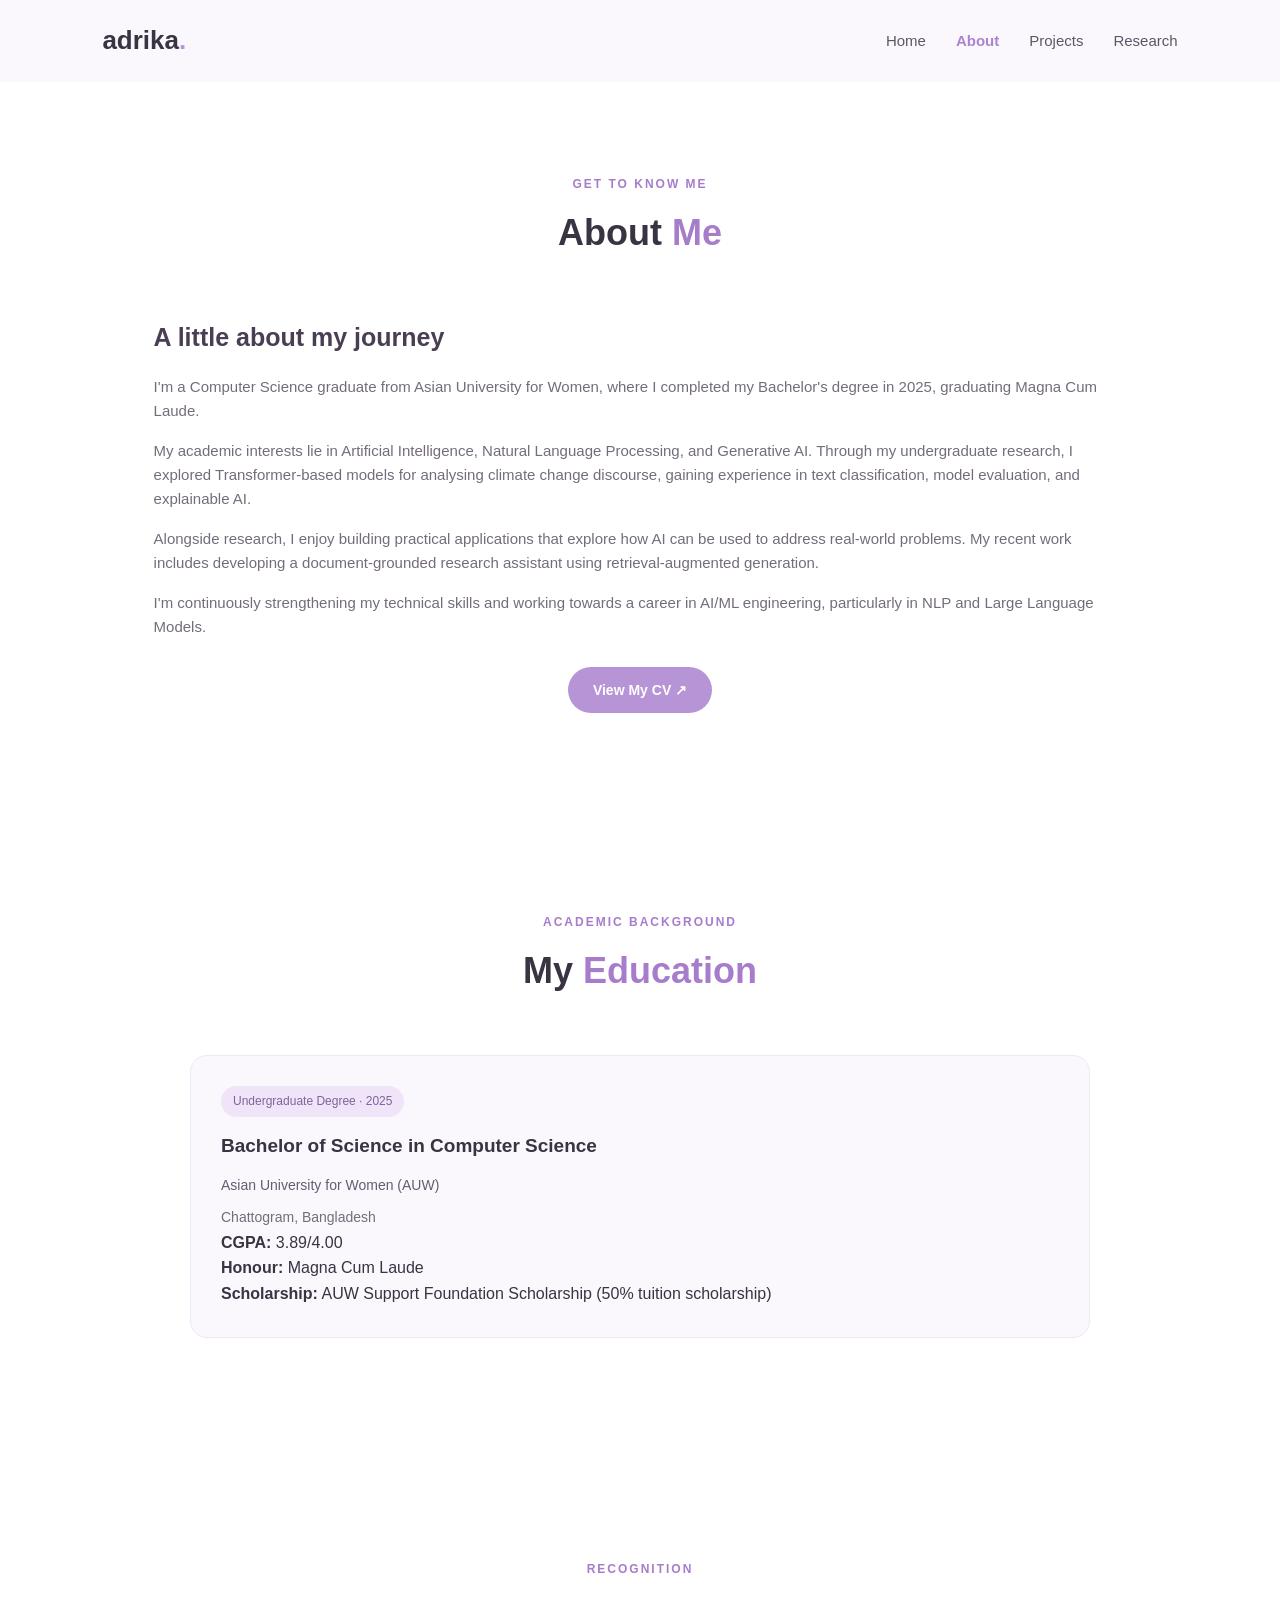
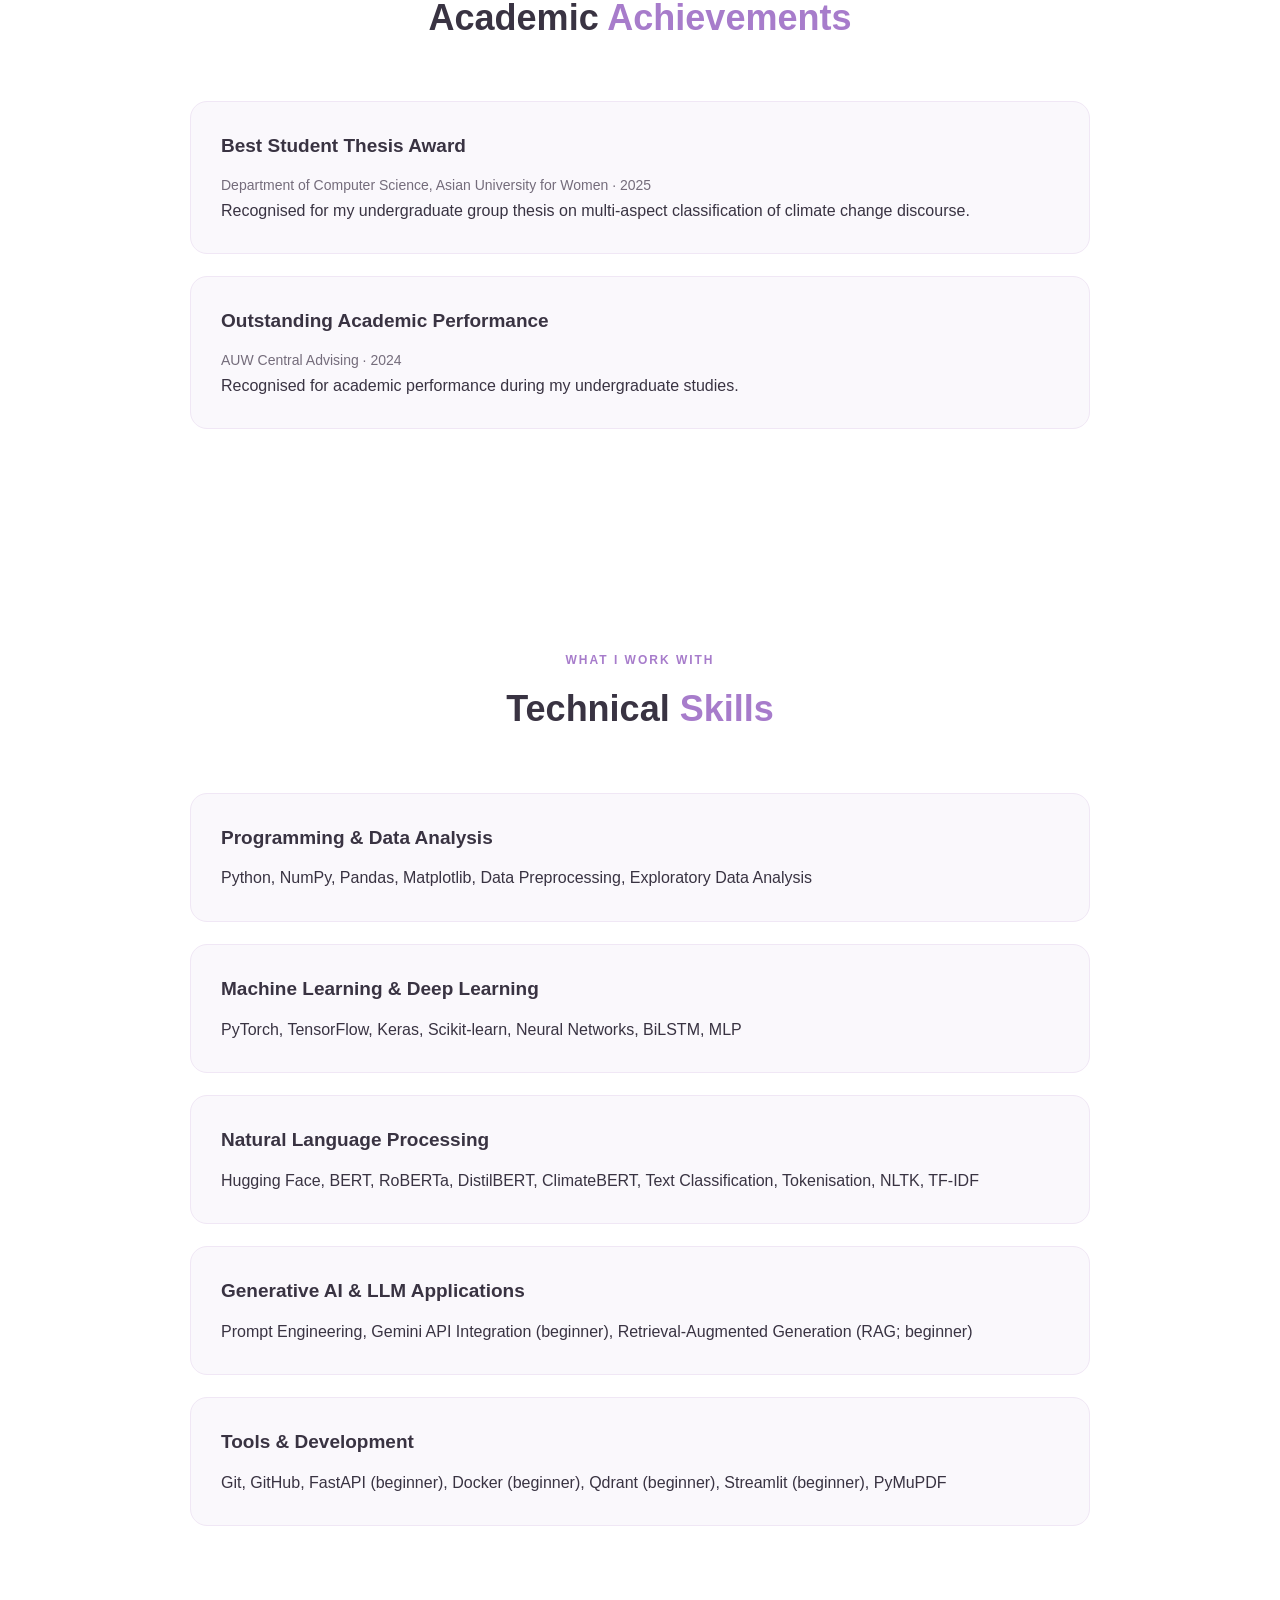
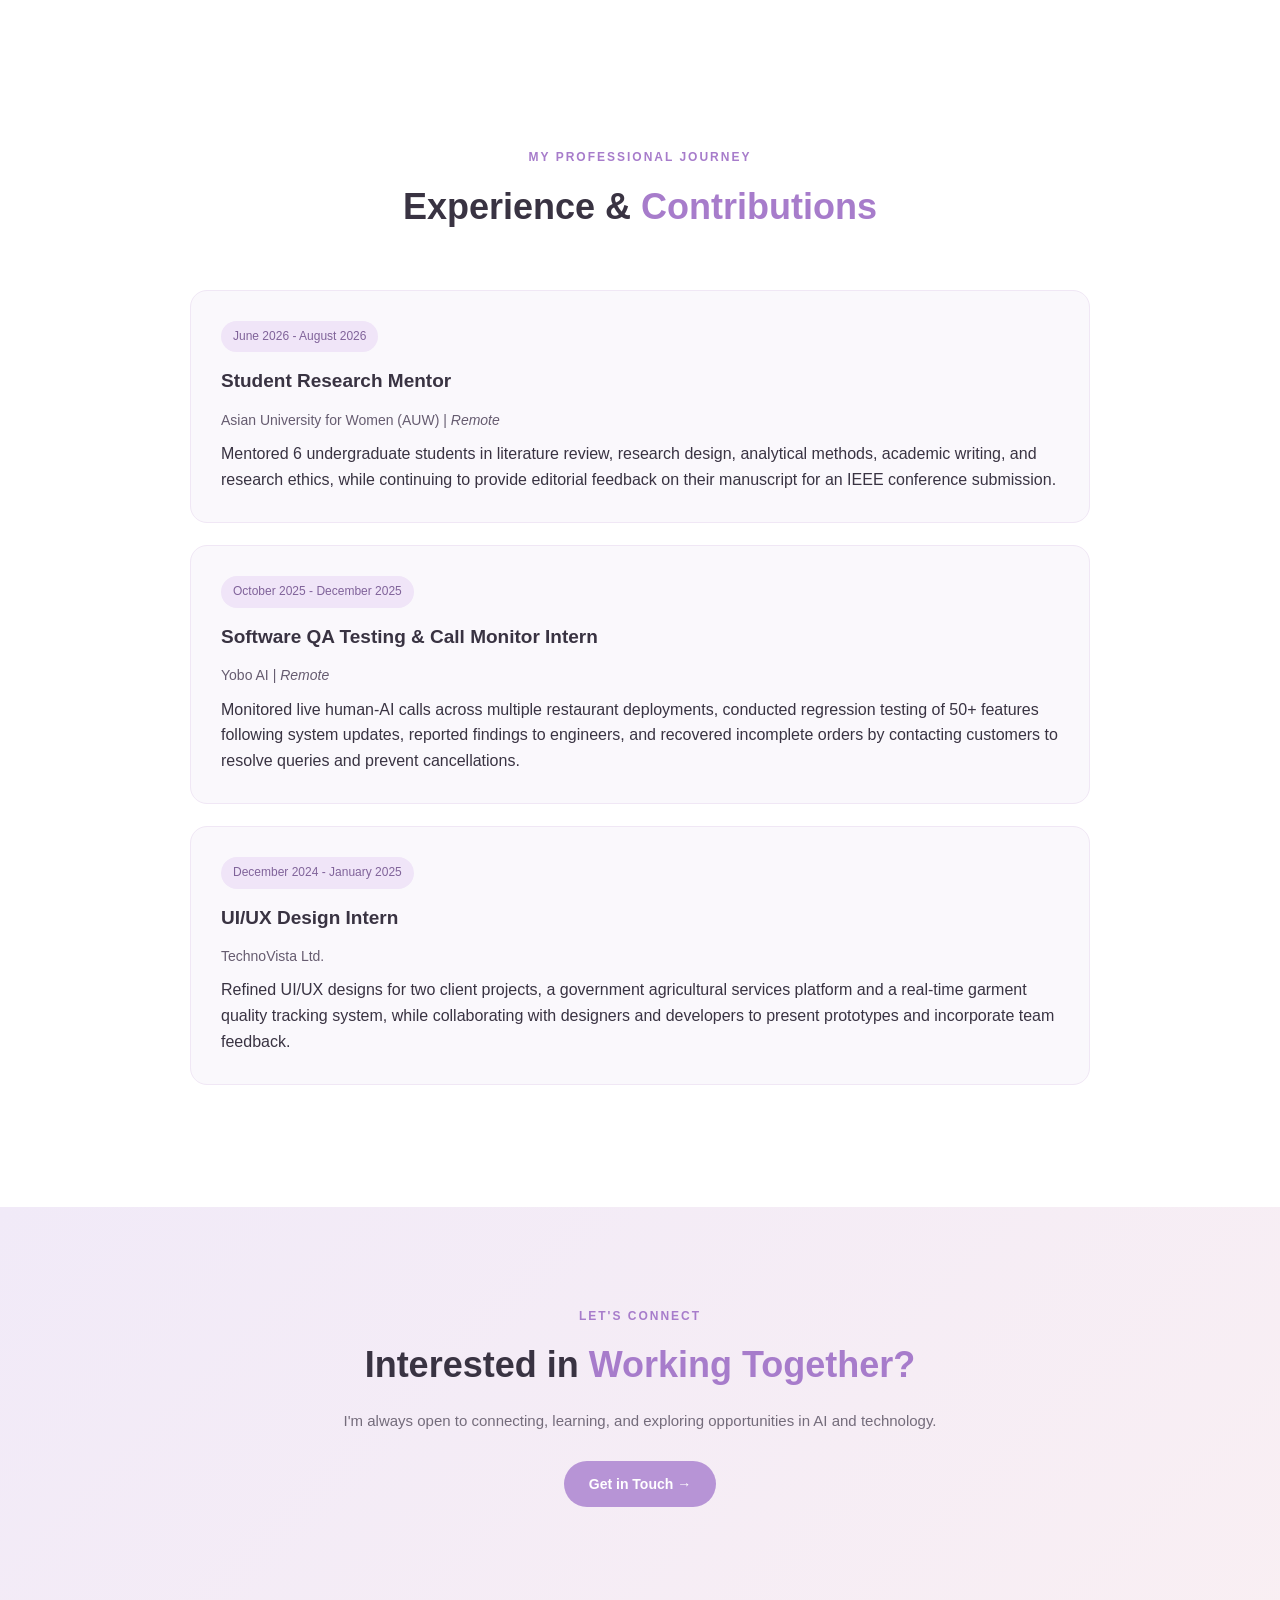
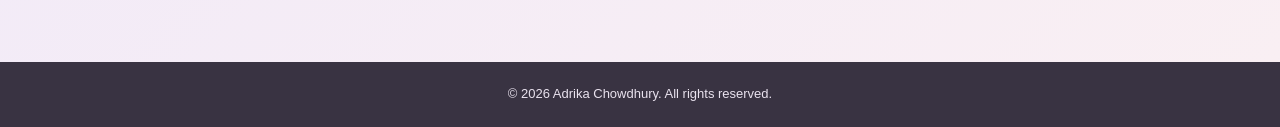
==== about.html @ bfbb592b "Add files via upload" ====
<!DOCTYPE html>
<html lang="en">

<head>
    <meta charset="UTF-8">
    <meta name="viewport" content="width=device-width, initial-scale=1.0">

    <title>About Me | Adrika Chowdhury</title>
    <link rel="icon" type="image/svg+xml" href="./assets/images/favicon.svg?v=2">

    <link rel="stylesheet" href="style.css">
</head>

<body>

    <!-- Navigation Bar -->
    <header>
        <nav class="navbar">

            <a href="index.html" class="logo">adrika<span>.</span></a>

            <ul class="nav-links">
                <li><a href="index.html">Home</a></li>
                <li><a href="about.html" aria-current="page">About</a></li>
                <li><a href="projects.html">Projects</a></li>
                <li><a href="research.html">Research</a></li>
            </ul>

        </nav>
    </header>

    <!-- About Page Introduction -->
    <section class="about">

        <div class="section-heading">

            <p class="section-label">GET TO KNOW ME</p>

            <h2>About <span>Me</span></h2>

        </div>

        <div class="about-container">

            <div class="about-content">

                <h3>A little about my journey</h3>

                <p>
                    I'm a Computer Science graduate from Asian University
                    for Women, where I completed my Bachelor's degree in
                    2025, graduating Magna Cum Laude.
                </p>

                <p>
                    My academic interests lie in Artificial Intelligence,
                    Natural Language Processing, and Generative AI.
                    Through my undergraduate research, I explored
                    Transformer-based models for analysing climate change
                    discourse, gaining experience in text classification,
                    model evaluation, and explainable AI.
                </p>

                <p>
                    Alongside research, I enjoy building practical
                    applications that explore how AI can be used to
                    address real-world problems. My recent work includes
                    developing a document-grounded research assistant
                    using retrieval-augmented generation.
                </p>

                <p>
                    I'm continuously strengthening my technical skills
                    and working towards a career in AI/ML engineering,
                    particularly in NLP and Large Language Models.
                </p>

                <div class="cv-container">

                    <a href="assets/AdrikaChowdhury_CV.pdf"
                       class="btn primary-btn"
                       target="_blank"
                       rel="noopener noreferrer">
                        View My CV ↗
                    </a>

                </div>

            </div>

        </div>

    </section>

    <!-- Education -->
    <section class="about">

        <div class="section-heading">

            <p class="section-label">ACADEMIC BACKGROUND</p>

            <h2>My <span>Education</span></h2>

        </div>

        <div class="publication-container">

            <div class="publication-card">

                <span class="publication-status">
                    Undergraduate Degree · 2025
                </span>

                <h3>Bachelor of Science in Computer Science</h3>

                <p class="publication-authors">
                    Asian University for Women (AUW)
                </p>

                <p class="publication-details">
                    Chattogram, Bangladesh
                </p>

                <p>
                    <strong>CGPA:</strong> 3.89/4.00
                </p>

                <p>
                    <strong>Honour:</strong> Magna Cum Laude
                </p>

                <p>
                    <strong>Scholarship:</strong> AUW Support Foundation
                    Scholarship (50% tuition scholarship)
                </p>

            </div>

        </div>

    </section>

    <!-- Academic Achievements -->
    <section class="about">

        <div class="section-heading">

            <p class="section-label">RECOGNITION</p>

            <h2>Academic <span>Achievements</span></h2>

        </div>

        <div class="publication-container">

            <div class="publication-card">

                <h3>Best Student Thesis Award</h3>

                <p class="publication-details">
                    Department of Computer Science, Asian University
                    for Women · 2025
                </p>

                <p>
                    Recognised for my undergraduate group thesis on
                    multi-aspect classification of climate change discourse.
                </p>

            </div>

            <div class="publication-card">

                <h3>Outstanding Academic Performance</h3>

                <p class="publication-details">
                    AUW Central Advising · 2024
                </p>

                <p>
                    Recognised for academic performance during my
                    undergraduate studies.
                </p>

            </div>

        </div>

    </section>

    <!-- Technical Skills -->
    <section class="about">

        <div class="section-heading">

            <p class="section-label">WHAT I WORK WITH</p>

            <h2>Technical <span>Skills</span></h2>

        </div>

        <div class="publication-container">

            <div class="publication-card">

                <h3>Programming & Data Analysis</h3>

                <p>
                    Python, NumPy, Pandas, Matplotlib, Data Preprocessing,
                    Exploratory Data Analysis
                </p>

            </div>

            <div class="publication-card">

                <h3>Machine Learning & Deep Learning</h3>

                <p>
                    PyTorch, TensorFlow, Keras, Scikit-learn,
                    Neural Networks, BiLSTM, MLP
                </p>

            </div>

            <div class="publication-card">

                <h3>Natural Language Processing</h3>

                <p>
                    Hugging Face, BERT, RoBERTa, DistilBERT,
                    ClimateBERT, Text Classification, Tokenisation,
                    NLTK, TF-IDF
                </p>

            </div>

            <div class="publication-card">

                <h3>Generative AI & LLM Applications</h3>

                <p>
                    Prompt Engineering, Gemini API Integration (beginner),
                    Retrieval-Augmented Generation (RAG; beginner)
                </p>

            </div>

            <div class="publication-card">

                <h3>Tools & Development</h3>

                <p>
                    Git, GitHub, FastAPI (beginner), Docker (beginner), Qdrant (beginner),
                    Streamlit (beginner), PyMuPDF
                </p>

            </div>

        </div>

    </section>

    <!-- Experience -->
    <section class="about">

        <div class="section-heading">

            <p class="section-label">MY PROFESSIONAL JOURNEY</p>

            <h2>Experience & <span>Contributions</span></h2>

        </div>

        <div class="publication-container">

            <!-- Research Mentor -->
            <div class="publication-card">

                <span class="publication-status">
                    June 2026 - August 2026
                </span>

                <h3>Student Research Mentor</h3>

                <p class="publication-authors">
                    Asian University for Women (AUW) | <em>Remote</em>
                </p>

                <p>
                    Mentored 6 undergraduate students in literature
                    review, research design, analytical methods,
                    academic writing, and research ethics, while
                    continuing to provide editorial feedback on their
                    manuscript for an IEEE conference submission.
                </p>

            </div>

            <!-- QA Intern -->
            <div class="publication-card">

                <span class="publication-status">
                    October 2025 - December 2025
                </span>

                <h3>Software QA Testing & Call Monitor Intern</h3>

                <p class="publication-authors">
                    Yobo AI | <em>Remote</em>
                </p>

                <p>
                    Monitored live human-AI calls across multiple
                    restaurant deployments, conducted regression
                    testing of 50+ features following system updates,
                    reported findings to engineers, and recovered
                    incomplete orders by contacting customers to
                    resolve queries and prevent cancellations.
                </p>

            </div>

            <!-- UI/UX Intern -->
            <div class="publication-card">

                <span class="publication-status">
                    December 2024 - January 2025
                </span>

                <h3>UI/UX Design Intern</h3>

                <p class="publication-authors">
                    TechnoVista Ltd.
                </p>

                <p>
                    Refined UI/UX designs for two client projects,
                    a government agricultural services platform
                    and a real-time garment quality tracking system,
                    while collaborating with designers and developers
                    to present prototypes and incorporate team feedback.
                </p>

            </div>

        </div>

    </section>


    <!-- Contact CTA -->
    <section class="contact">

        <div class="section-heading">

            <p class="section-label">LET'S CONNECT</p>

            <h2>Interested in <span>Working Together?</span></h2>

            <p class="contact-intro">
                I'm always open to connecting, learning, and exploring
                opportunities in AI and technology.
            </p>

            <div class="cv-container">

                <a href="index.html#contact" class="btn primary-btn">
                    Get in Touch →
                </a>

            </div>

        </div>

    </section>

    <!-- Footer -->
    <footer>

        <p>© 2026 Adrika Chowdhury. All rights reserved.</p>

    </footer>

    <script src="script.js"></script>

</body>

</html>
---- style.css ----
/* ==============================
   General Settings
============================== */
* {
    margin: 0;
    padding: 0;
    box-sizing: border-box;
}

html {
    scroll-behavior: smooth;
    scroll-padding-top: 90px;
}

body {
    font-family: 'Segoe UI', sans-serif;
    background-color: #FAF8FC;
    color: #393342;
    line-height: 1.6;
    padding-top: 75px;
}

section {
    scroll-margin-top: 90px;
}

/* ==============================
   Navigation Bar
============================== */
header {
    background-color: rgba(250, 248, 252, 0.95);
    padding: 20px 8%;
    position: fixed;
    top: 0;
    left: 0;
    width: 100%;
    z-index: 1000;
    backdrop-filter: blur(12px);
}

.navbar {
    display: flex;
    justify-content: space-between;
    align-items: center;
}

.logo {
    font-size: 26px;
    font-weight: bold;
    color: #393342;
    text-decoration: none;
}

.logo span {
    color: #B794D6;
}

.nav-links {
    display: flex;
    gap: 30px;
    list-style: none;
}

.nav-links a {
    text-decoration: none;
    color: #5E5668;
    font-size: 15px;
    transition: color 0.3s ease;
}

.nav-links a:hover,
.nav-links a[aria-current="page"] {
    color: #AC83D2;
    font-weight: 600;
}

/* ==============================
   Hero Section
============================== */
.hero {
    min-height: 85vh;
    display: flex;
    align-items: center;
    padding: 60px 12%;
    background: linear-gradient(
        135deg,
        #FAF8FC,
        #F1EAF8,
        #F9EFF3
    );
}

.hero-content {
    max-width: 750px;
}

.greeting {
    color: #A17BC3;
    font-weight: 600;
    margin-bottom: 15px;
}

.hero h1 {
    font-size: 52px;
    line-height: 1.2;
    margin-bottom: 18px;
}

.hero h1 span {
    color: #A77CCB;
}

.hero h2 {
    font-size: 21px;
    font-weight: 500;
    color: #665C70;
    margin-bottom: 20px;
}

.intro {
    font-size: 16px;
    color: #746C7B;
    max-width: 600px;
    margin-bottom: 30px;
}

/* ==============================
   Hero Buttons
============================== */
.hero-buttons {
    display: flex;
    gap: 15px;
    flex-wrap: wrap;
}

.btn {
    display: inline-block;
    padding: 12px 25px;
    border-radius: 30px;
    text-decoration: none;
    font-size: 14px;
    font-weight: 600;
    transition: 0.3s ease;
}

.primary-btn {
    background-color: #B794D6;
    color: white;
}

.primary-btn:hover {
    background-color: #9D75C2;
    transform: translateY(-3px);
}

.secondary-btn {
    border: 1px solid #B794D6;
    color: #936CB4;
}

.secondary-btn:hover {
    background-color: #F0E5F8;
}

/* ==============================
   About Section
============================== */
.about {
    padding: 100px 12%;
    background-color: #FFFFFF;
}

.section-heading {
    text-align: center;
    margin-bottom: 55px;
}

.section-label {
    color: #A77CCB;
    font-size: 12px;
    font-weight: 700;
    letter-spacing: 2px;
    margin-bottom: 10px;
}

.section-heading h2 {
    font-size: 36px;
    color: #393342;
}

.section-heading h2 span {
    color: #A77CCB;
}

/* About Layout */
.about-container {
    display: flex;
    align-items: center;
    gap: 65px;
}

.about-visual {
    flex: 1;
    text-align: center;
}

.profile-placeholder {
    width: 280px;
    height: 330px;
    margin: auto;
    border-radius: 25px;
    background: linear-gradient(
        145deg,
        #E9DDF7,
        #F5DCE5,
        #DDE9E0
    );
    display: flex;
    align-items: center;
    justify-content: center;
    box-shadow: 0 10px 30px rgba(120, 90, 140, 0.12);
}

.profile-placeholder span {
    font-size: 65px;
    font-weight: 700;
    color: #FFFFFF;
    letter-spacing: 3px;
}

.profile-caption {
    color: #8B8192;
    font-size: 13px;
    margin-top: 18px;
}

/* About Text */
.about-content {
    flex: 1.5;
}

.about-content h3 {
    font-size: 25px;
    margin-bottom: 18px;
    color: #493E53;
}

.about-content > p {
    color: #746C7B;
    font-size: 15px;
    margin-bottom: 16px;
}

/* Academic Highlights */
.about-highlights {
    display: flex;
    gap: 12px;
    margin-top: 30px;
    flex-wrap: wrap;
}

.highlight-card {
    flex: 1;
    min-width: 120px;
    padding: 17px 12px;
    background-color: #F8F3FB;
    border: 1px solid #F0E7F5;
    border-radius: 15px;
}

.highlight-card h4 {
    color: #9D75C2;
    font-size: 17px;
    margin-bottom: 5px;
}

.highlight-card p {
    font-size: 12px;
    color: #817789;
}

.cv-container {
    margin-top: 28px;
    display: flex;
    justify-content: center;
    align-items: center;
    gap: 15px;
    flex-wrap: wrap;
    width: 100%;
}

/* ==============================
   Skills Section
============================== */
.skills {
    padding: 100px 12%;
    background-color: #FAF8FC;
}

.skills-container {
    display: grid;
    grid-template-columns: repeat(2, 1fr);
    gap: 22px;
    max-width: 1000px;
    margin: auto;
}

.skill-card {
    background-color: #FFFFFF;
    padding: 28px;
    border: 1px solid #F0E7F5;
    border-radius: 18px;
    box-shadow: 0 5px 20px rgba(120, 90, 140, 0.05);
}

.skill-card h3 {
    color: #493E53;
    font-size: 18px;
    margin-bottom: 18px;
}

.skill-tags {
    display: flex;
    flex-wrap: wrap;
    gap: 10px;
}

.skill-tags span {
    background-color: #F3EBF9;
    color: #80639A;
    padding: 8px 13px;
    border-radius: 20px;
    font-size: 13px;
}

/* ==============================
   Experience Section
============================== */
.experience {
    padding: 100px 12%;
    background-color: #FFFFFF;
}

.experience-container {
    max-width: 850px;
    margin: auto;
}

.experience-card {
    background-color: #FAF8FC;
    border: 1px solid #F0E7F5;
    padding: 27px 30px;
    border-radius: 16px;
    margin-bottom: 20px;
    transition: transform 0.3s ease;
}

.experience-card:hover {
    transform: translateY(-4px);
}

.experience-date {
    display: inline-block;
    color: #A17BC3;
    background-color: #F3EBF9;
    padding: 5px 12px;
    border-radius: 20px;
    font-size: 12px;
    margin-bottom: 12px;
}

.experience-card h3 {
    color: #393342;
    font-size: 19px;
    margin-bottom: 5px;
}

.experience-place {
    color: #A17BC3;
    font-size: 14px;
    font-weight: 600;
    margin-bottom: 12px;
}

.experience-role {
    color: #817789;
    font-size: 13px;
    font-style: italic;
    margin-bottom: 12px;
}

.experience-card > p:last-child {
    color: #746C7B;
    font-size: 14px;
}

.experience-points {
    padding-left: 20px;
    margin-top: 12px;
}

.experience-points li {
    color: #746C7B;
    font-size: 14px;
    line-height: 1.7;
    margin-bottom: 9px;
}

/* ==============================
   Certifications Section
============================== */
.certifications {
    padding: 55px 12% 80px;
    background-color: #FFFFFF;
}

.certifications .section-heading {
    margin-bottom: 30px;
}

.certification-container {
    max-width: 850px;
    margin: auto;
    display: grid;
    grid-template-columns: repeat(2, 1fr);
    gap: 20px;
}

.certification-card {
    background-color: #FAF8FC;
    border: 1px solid #F0E7F5;
    border-radius: 16px;
    padding: 25px;
}

.certification-card h3 {
    color: #493E53;
    font-size: 17px;
    margin-bottom: 9px;
}

.certification-card p {
    color: #746C7B;
    font-size: 14px;
    margin-bottom: 12px;
}

.certification-card span {
    color: #A17BC3;
    font-size: 12px;
}

/* ==============================
   Projects Section
============================== */
.projects {
    padding: 100px 12%;
    background-color: #FAF8FC;
}

.project-category {
    max-width: 1050px;
    margin: 0 auto 55px;
}

.project-category-title {
    font-size: 22px;
    color: #493E53;
    margin-bottom: 25px;
}

.project-grid {
    display: grid;
    grid-template-columns: repeat(3, 1fr);
    gap: 25px;
    align-items: start;
}

.project-card {
    background-color: #FFFFFF;
    border: 1px solid #EFE7F4;
    border-radius: 18px;
    overflow: hidden;
    box-shadow: 0 5px 20px rgba(100, 75, 120, 0.06);
    transition: transform 0.3s ease, box-shadow 0.3s ease;
}

.project-card:hover {
    transform: translateY(-5px);
    box-shadow: 0 10px 25px rgba(100, 75, 120, 0.12);
}

.project-card summary {
    list-style: none;
    cursor: pointer;
}

.project-card summary::-webkit-details-marker {
    display: none;
}

/* Project Cover Images */
.project-cover {
    width: 100%;
    height: 190px;
    overflow: hidden;
    background-color: #F1EAF8;
}

.project-cover img {
    width: 100%;
    height: 100%;
    object-fit: cover;
    display: block;
    transition: transform 0.4s ease;
}

.project-card:hover .project-cover img {
    transform: scale(1.04);
}

/* Project Cover Placeholders */
.cover-placeholder {
    display: flex;
    align-items: center;
    justify-content: center;
    background: linear-gradient(
        135deg,
        #E9DDF7,
        #F5DCE5,
        #DDE9E0
    );
}

.cover-placeholder span {
    color: #755E87;
    font-size: 16px;
    font-weight: 600;
}

.cover-research {
    background: linear-gradient(135deg, #8E82B5, #C5A9D9, #E5C9D7);
}

.cover-climatenet {
    background: linear-gradient(135deg, #718E86, #A8C5B2, #D9D8B8);
}

.cover-nlp-assistant {
    background: linear-gradient(135deg, #8879B5, #C2A8D9, #E9D5E5);
}

.cover-stress-tracker {
    background: linear-gradient(135deg, #638F87, #A4C6B2, #D8E4CF);
}

.cover-irony {
    background: linear-gradient(135deg, #A77D9A, #D4AFC5, #EAD9E4);
}

/* Project Information */
.project-info {
    padding: 20px;
}

.project-info h4 {
    font-size: 17px;
    color: #493E53;
    margin-bottom: 10px;
}

.project-tech {
    color: #817789;
    font-size: 12px;
    line-height: 1.8;
}

.project-expand {
    display: inline-block;
    color: #A17BC3;
    font-size: 13px;
    font-weight: 600;
    margin-top: 15px;
}

.project-card[open] .project-expand {
    color: #80639A;
}

/* Expanded Project Details */
.project-details {
    padding: 0 20px 20px;
    border-top: 1px solid #F0E7F5;
}

.project-details p {
    color: #746C7B;
    font-size: 13px;
    line-height: 1.7;
    margin: 15px 0;
}

.project-details strong {
    color: #493E53;
}

.project-link {
    display: inline-block;
    margin-top: 15px;
    color: #9D75C2;
    text-decoration: none;
    font-size: 13px;
    font-weight: 600;
}

.project-link:hover {
    text-decoration: underline;
}

/* ==============================
   Publications Section
============================== */
.publications {
    padding: 100px 12%;
    background-color: #FFFFFF;
}

.publication-container {
    max-width: 900px;
    margin: auto;
}

.publication-card {
    background-color: #FAF8FC;
    border: 1px solid #F0E7F5;
    border-radius: 17px;
    padding: 30px;
    margin-bottom: 22px;
}

.publication-status {
    display: inline-block;
    color: #80639A;
    background-color: #F0E5F8;
    padding: 6px 12px;
    border-radius: 20px;
    font-size: 12px;
    margin-bottom: 15px;
}

.in-preparation {
    background-color: #F8EDF1;
    color: #A16F85;
}

.publication-card h3 {
    color: #393342;
    font-size: 19px;
    line-height: 1.5;
    margin-bottom: 13px;
}

.publication-authors {
    color: #665C70;
    font-size: 14px;
    margin-bottom: 10px;
}

.publication-details {
    color: #746C7B;
    font-size: 14px;
    line-height: 1.7;
}

.author-note {
    color: #8B8192;
    font-size: 12px;
    font-style: italic;
    margin-top: 10px;
}

.publication-link {
    display: inline-block;
    margin-top: 18px;
    color: #936CB4;
    font-size: 14px;
    font-weight: 600;
    text-decoration: none;
}

.publication-link:hover {
    color: #76519B;
}

/* ==============================
   Contact Section
============================== */
.contact {
    padding: 100px 12%;
    background: linear-gradient(135deg, #F1EAF8, #F9EFF3);
}

.contact-intro {
    color: #746C7B;
    font-size: 15px;
    margin-top: 15px;
}

.contact-container {
    max-width: 750px;
    margin: 40px auto 0;
    display: grid;
    grid-template-columns: 1fr;
    gap: 15px;
}

.contact-item {
    background-color: rgba(255, 255, 255, 0.8);
    border: 1px solid #F0E7F5;
    border-radius: 14px;
    padding: 20px 25px;
    text-decoration: none;
    transition: transform 0.3s ease;
}

.contact-item:hover {
    transform: translateY(-3px);
}

.contact-item span {
    color: #A17BC3;
    font-size: 12px;
    font-weight: 700;
    text-transform: uppercase;
    letter-spacing: 1px;
}

.contact-item p {
    color: #493E53;
    font-size: 15px;
    margin-top: 5px;
    overflow-wrap: anywhere;
}

/* ==============================
   Footer
============================== */
footer {
    background-color: #393342;
    color: #E9E2EE;
    text-align: center;
    padding: 22px;
    font-size: 13px;
}

/* ==============================
   Responsive Design
============================== */
@media (max-width: 900px) {
    .project-grid {
        grid-template-columns: repeat(2, 1fr);
    }
}

@media (max-width: 768px) {
    header {
        padding: 18px 6%;
    }

    .nav-links {
        gap: 13px;
        flex-wrap: wrap;
        justify-content: flex-end;
    }

    .nav-links a {
        font-size: 12px;
    }

    .hero {
        padding: 60px 7%;
    }

    .hero h1 {
        font-size: 39px;
    }

    .hero h2 {
        font-size: 17px;
    }

    .about,
    .skills,
    .experience,
    .projects,
    .publications,
    .contact {
        padding: 75px 7%;
    }

    .certifications {
        padding: 55px 7% 75px;
    }

    .skills-container,
    .certification-container {
        grid-template-columns: 1fr;
    }

    .section-heading h2 {
        font-size: 30px;
    }
}

@media (max-width: 600px) {
    .project-grid {
        grid-template-columns: 1fr;
    }
}

@media (max-width: 480px) {
    .navbar {
        align-items: flex-start;
        gap: 15px;
    }

    .logo {
        font-size: 22px;
    }

    .nav-links {
        gap: 9px 12px;
    }

    .nav-links a {
        font-size: 11px;
    }

    .hero h1 {
        font-size: 33px;
    }

    .experience-card,
    .publication-card {
        padding: 22px;
    }
}
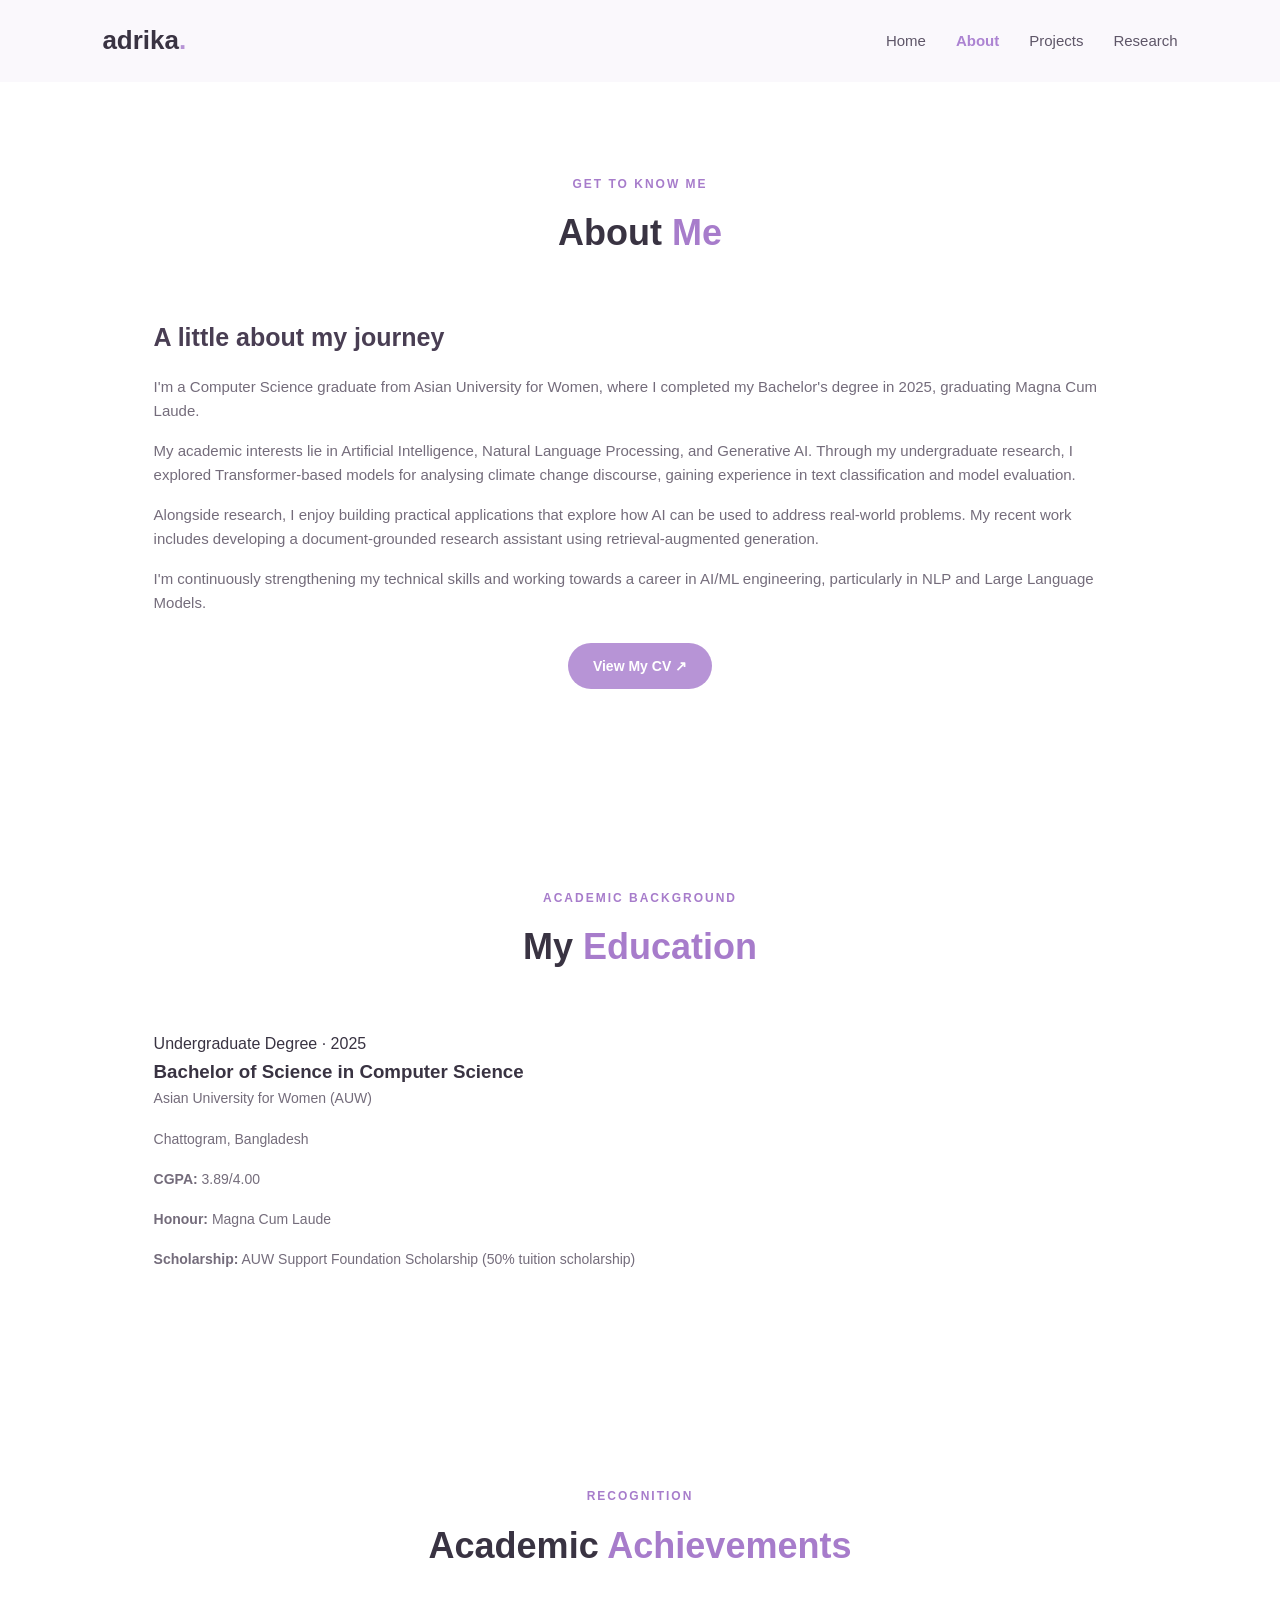
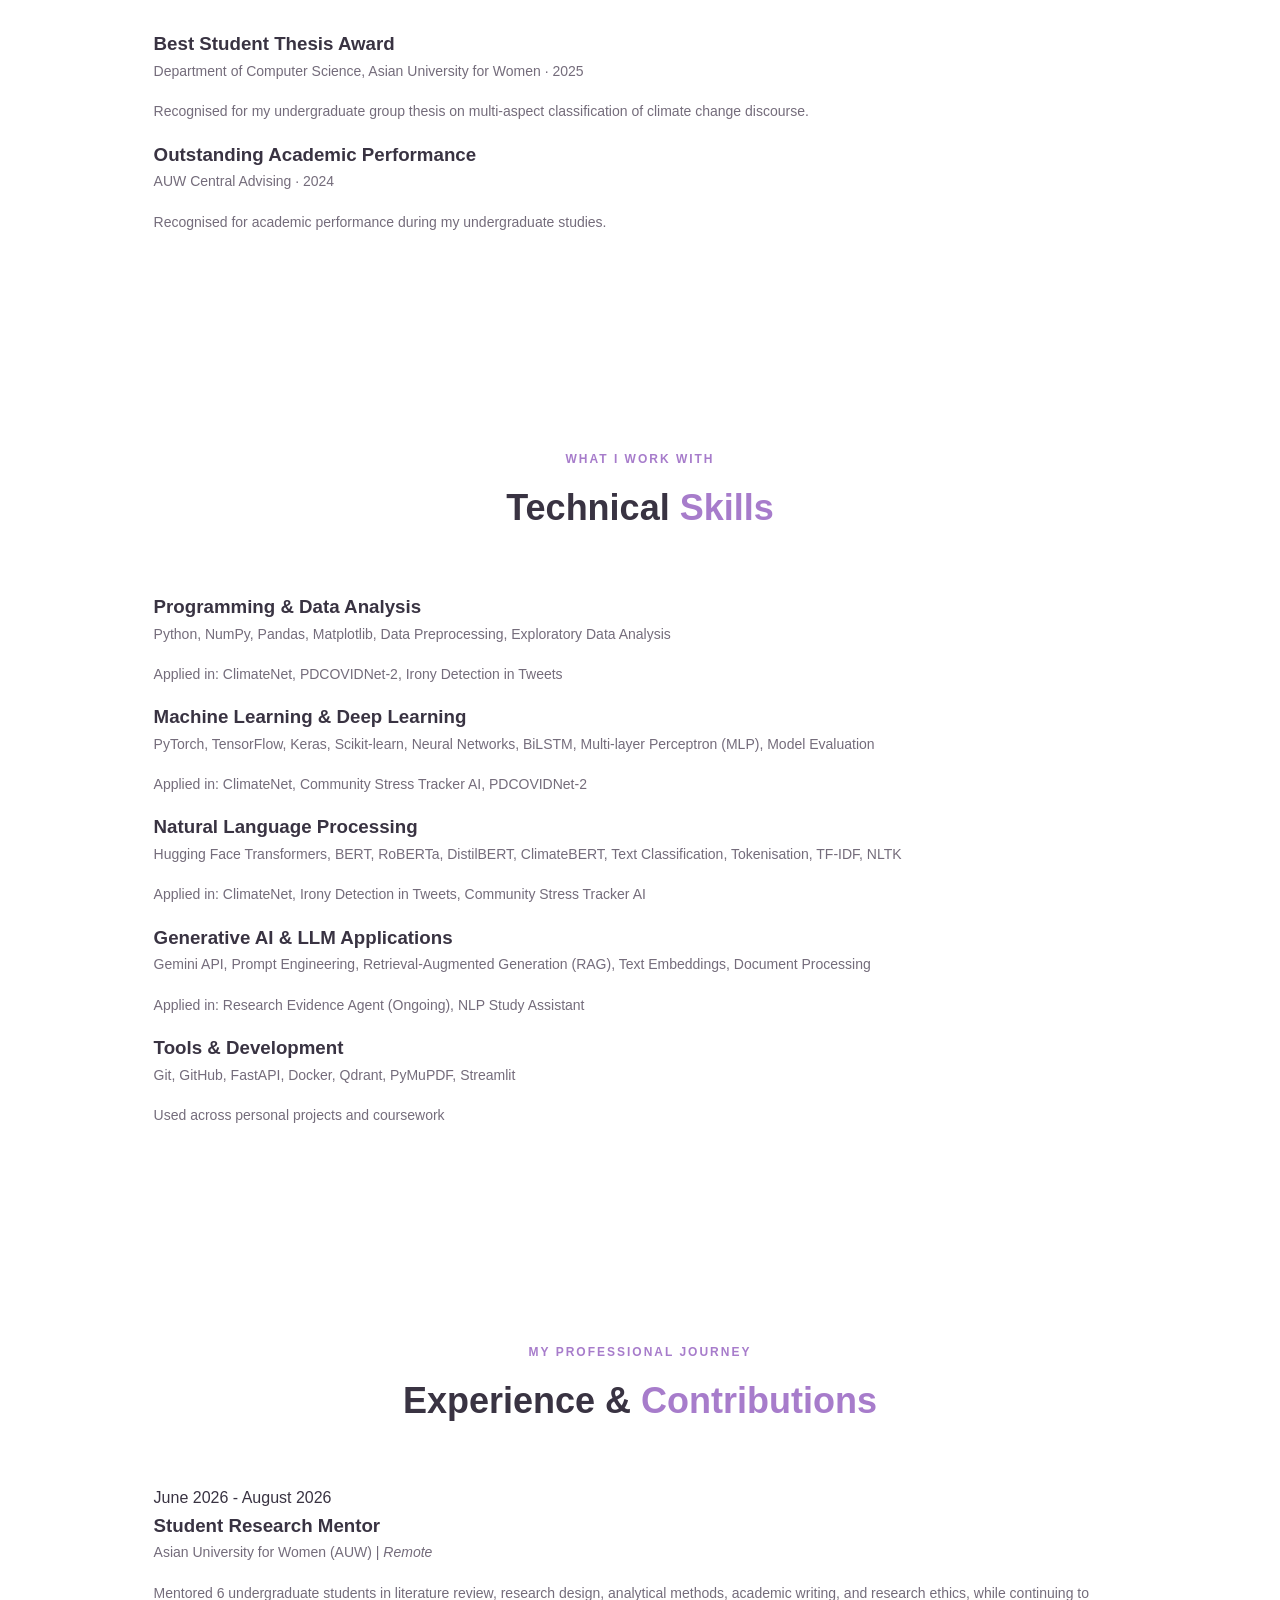
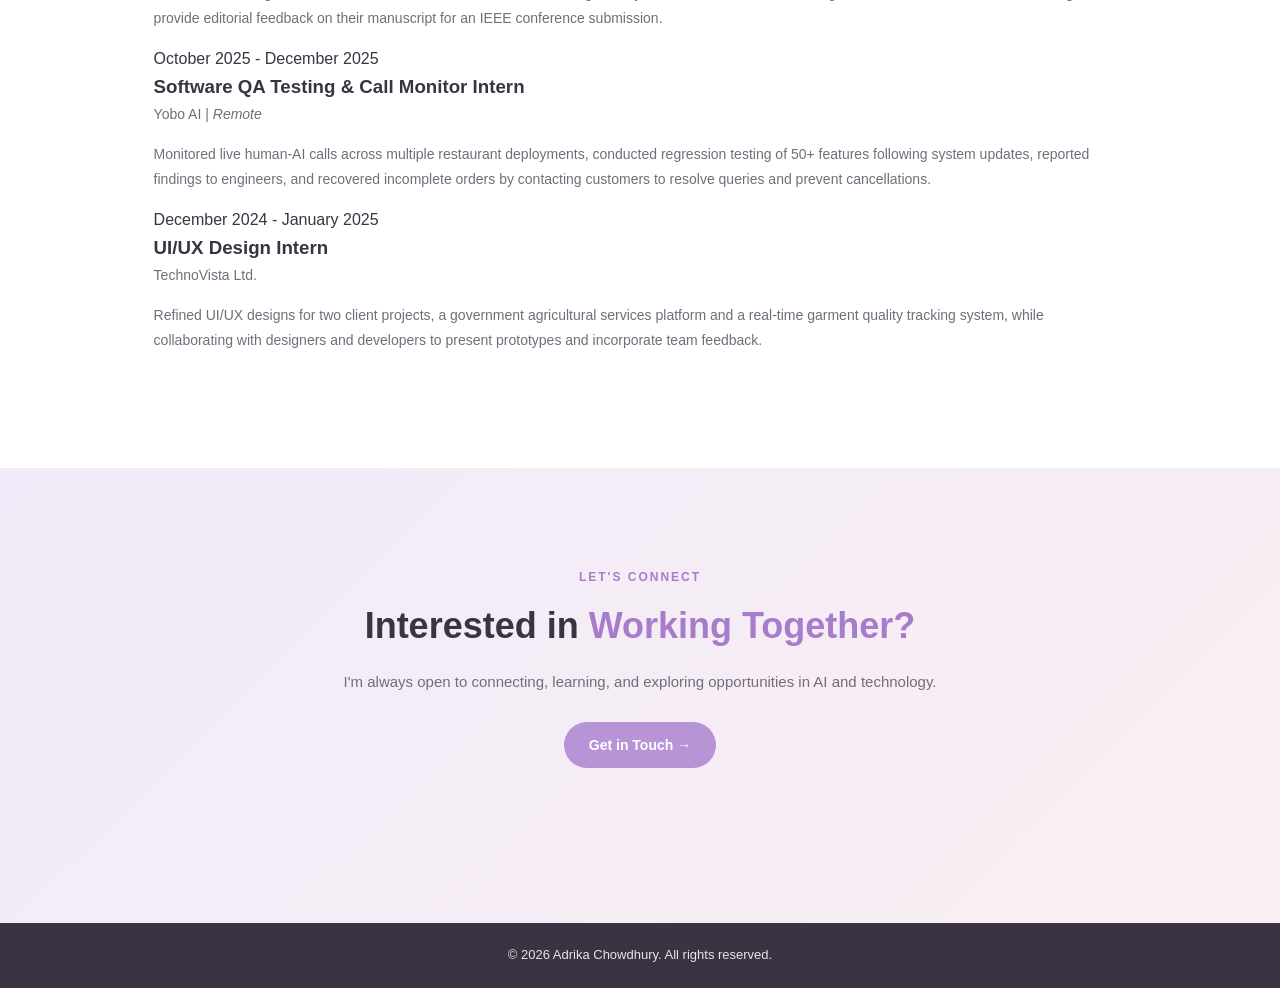
==== commit cd669f1a: "Update tech skill sections, research sections, and styling" ====
--- a/about.html
+++ b/about.html
@@ -57,8 +57,8 @@
                     Natural Language Processing, and Generative AI.
                     Through my undergraduate research, I explored
                     Transformer-based models for analysing climate change
-                    discourse, gaining experience in text classification,
-                    model evaluation, and explainable AI.
+                    discourse, gaining experience in text classification
+                    and model evaluation.
                 </p>
 
                 <p>
@@ -188,78 +188,79 @@
 
     </section>
 
-    <!-- Technical Skills -->
-    <section class="about">
-
-        <div class="section-heading">
-
-            <p class="section-label">WHAT I WORK WITH</p>
-
-            <h2>Technical <span>Skills</span></h2>
-
-        </div>
-
-        <div class="publication-container">
-
-            <div class="publication-card">
-
-                <h3>Programming & Data Analysis</h3>
-
-                <p>
-                    Python, NumPy, Pandas, Matplotlib, Data Preprocessing,
-                    Exploratory Data Analysis
-                </p>
-
-            </div>
-
-            <div class="publication-card">
-
-                <h3>Machine Learning & Deep Learning</h3>
-
-                <p>
-                    PyTorch, TensorFlow, Keras, Scikit-learn,
-                    Neural Networks, BiLSTM, MLP
-                </p>
-
-            </div>
-
-            <div class="publication-card">
-
-                <h3>Natural Language Processing</h3>
-
-                <p>
-                    Hugging Face, BERT, RoBERTa, DistilBERT,
-                    ClimateBERT, Text Classification, Tokenisation,
-                    NLTK, TF-IDF
-                </p>
-
-            </div>
-
-            <div class="publication-card">
-
-                <h3>Generative AI & LLM Applications</h3>
-
-                <p>
-                    Prompt Engineering, Gemini API Integration (beginner),
-                    Retrieval-Augmented Generation (RAG; beginner)
-                </p>
-
-            </div>
-
-            <div class="publication-card">
-
-                <h3>Tools & Development</h3>
-
-                <p>
-                    Git, GitHub, FastAPI (beginner), Docker (beginner), Qdrant (beginner),
-                    Streamlit (beginner), PyMuPDF
-                </p>
-
-            </div>
-
-        </div>
-
-    </section>
+<!-- Technical Skills -->
+<section class="about">
+    <div class="section-heading">
+        <p class="section-label">WHAT I WORK WITH</p>
+        <h2>Technical <span>Skills</span></h2>
+    </div>
+
+    <div class="publication-container">
+
+        <div class="publication-card">
+            <h3>Programming & Data Analysis</h3>
+            <p>
+                Python, NumPy, Pandas, Matplotlib,
+                Data Preprocessing, Exploratory Data Analysis
+            </p>
+            <p class="publication-details">
+                Applied in: ClimateNet, PDCOVIDNet-2,
+                Irony Detection in Tweets
+            </p>
+        </div>
+
+        <div class="publication-card">
+            <h3>Machine Learning & Deep Learning</h3>
+            <p>
+                PyTorch, TensorFlow, Keras, Scikit-learn,
+                Neural Networks, BiLSTM, Multi-layer Perceptron (MLP),
+                Model Evaluation
+            </p>
+            <p class="publication-details">
+                Applied in: ClimateNet, Community Stress Tracker AI,
+                PDCOVIDNet-2
+            </p>
+        </div>
+
+        <div class="publication-card">
+            <h3>Natural Language Processing</h3>
+            <p>
+                Hugging Face Transformers, BERT, RoBERTa,
+                DistilBERT, ClimateBERT, Text Classification,
+                Tokenisation, TF-IDF, NLTK
+            </p>
+            <p class="publication-details">
+                Applied in: ClimateNet, Irony Detection in Tweets,
+                Community Stress Tracker AI
+            </p>
+        </div>
+
+        <div class="publication-card">
+            <h3>Generative AI & LLM Applications</h3>
+            <p>
+                Gemini API, Prompt Engineering,
+                Retrieval-Augmented Generation (RAG),
+                Text Embeddings, Document Processing
+            </p>
+            <p class="publication-details">
+                Applied in: Research Evidence Agent (Ongoing),
+                NLP Study Assistant
+            </p>
+        </div>
+
+        <div class="publication-card">
+            <h3>Tools & Development</h3>
+            <p>
+                Git, GitHub, FastAPI, Docker, Qdrant,
+                PyMuPDF, Streamlit
+            </p>
+            <p class="publication-details">
+                Used across personal projects and coursework
+            </p>
+        </div>
+
+    </div>
+</section>
 
     <!-- Experience -->
     <section class="about">
--- a/style.css
+++ b/style.css
@@ -617,79 +617,99 @@
     text-decoration: underline;
 }
 
-/* ==============================
-   Publications Section
-============================== */
-.publications {
-    padding: 100px 12%;
+
+/* ==============================
+   Research Page Enhancements
+============================== */
+
+/* Research Subheadings */
+.publication-card h4 {
+    color: #665477;
+    font-size: 16px;
+    margin-top: 25px;
+    margin-bottom: 10px;
+}
+
+/* Research Paragraphs */
+.publication-card > p {
+    color: #746C7B;
+    font-size: 14px;
+    line-height: 1.8;
+    margin-bottom: 15px;
+}
+
+/* Classification Task List */
+.publication-card > ul {
+    padding-left: 22px;
+    margin: 12px 0 20px;
+}
+
+.publication-card > ul li {
+    color: #746C7B;
+    font-size: 14px;
+    line-height: 1.8;
+    margin-bottom: 9px;
+}
+
+.publication-card > ul li strong {
+    color: #493E53;
+}
+
+/* Research Pipeline */
+.research-pipeline {
+    max-width: 700px;
+    margin: 30px auto 10px;
+    padding-left: 12px;
+    border-left: 2px solid #E5D7F0;
+}
+
+.pipeline-step {
+    position: relative;
     background-color: #FFFFFF;
-}
-
-.publication-container {
-    max-width: 900px;
-    margin: auto;
-}
-
-.publication-card {
-    background-color: #FAF8FC;
     border: 1px solid #F0E7F5;
-    border-radius: 17px;
-    padding: 30px;
-    margin-bottom: 22px;
-}
-
-.publication-status {
+    border-radius: 13px;
+    padding: 18px 22px;
+    margin-bottom: 12px;
+    box-shadow: 0 4px 15px rgba(120, 90, 140, 0.04);
+}
+
+.pipeline-number {
     display: inline-block;
     color: #80639A;
-    background-color: #F0E5F8;
-    padding: 6px 12px;
+    background-color: #F3EBF9;
+    padding: 4px 10px;
     border-radius: 20px;
-    font-size: 12px;
-    margin-bottom: 15px;
-}
-
-.in-preparation {
-    background-color: #F8EDF1;
-    color: #A16F85;
-}
-
-.publication-card h3 {
-    color: #393342;
+    font-size: 11px;
+    font-weight: 700;
+    margin-bottom: 9px;
+}
+
+.pipeline-step h4 {
+    margin: 0 0 6px;
+    color: #493E53;
+    font-size: 16px;
+}
+
+.pipeline-step p {
+    color: #746C7B;
+    font-size: 13px;
+    line-height: 1.7;
+}
+
+.pipeline-arrow {
+    color: #A77CCB;
     font-size: 19px;
-    line-height: 1.5;
-    margin-bottom: 13px;
-}
-
-.publication-authors {
-    color: #665C70;
-    font-size: 14px;
-    margin-bottom: 10px;
-}
-
-.publication-details {
-    color: #746C7B;
-    font-size: 14px;
-    line-height: 1.7;
-}
-
-.author-note {
-    color: #8B8192;
-    font-size: 12px;
-    font-style: italic;
-    margin-top: 10px;
-}
-
-.publication-link {
-    display: inline-block;
-    margin-top: 18px;
-    color: #936CB4;
-    font-size: 14px;
     font-weight: 600;
-    text-decoration: none;
-}
-
-.publication-link:hover {
-    color: #76519B;
+    text-align: center;
+    margin: 0 0 12px -12px;
+}
+
+/* Keyboard Focus */
+a:focus-visible,
+summary:focus-visible {
+    outline: 3px solid #936CB4;
+    outline-offset: 4px;
+    border-radius: 4px;
 }
 
 /* ==============================
@@ -844,4 +864,12 @@
     .publication-card {
         padding: 22px;
     }
+
+    .research-pipeline {
+        padding-left: 8px;
+    }
+
+    .pipeline-step {
+        padding: 16px;
+    }
 }
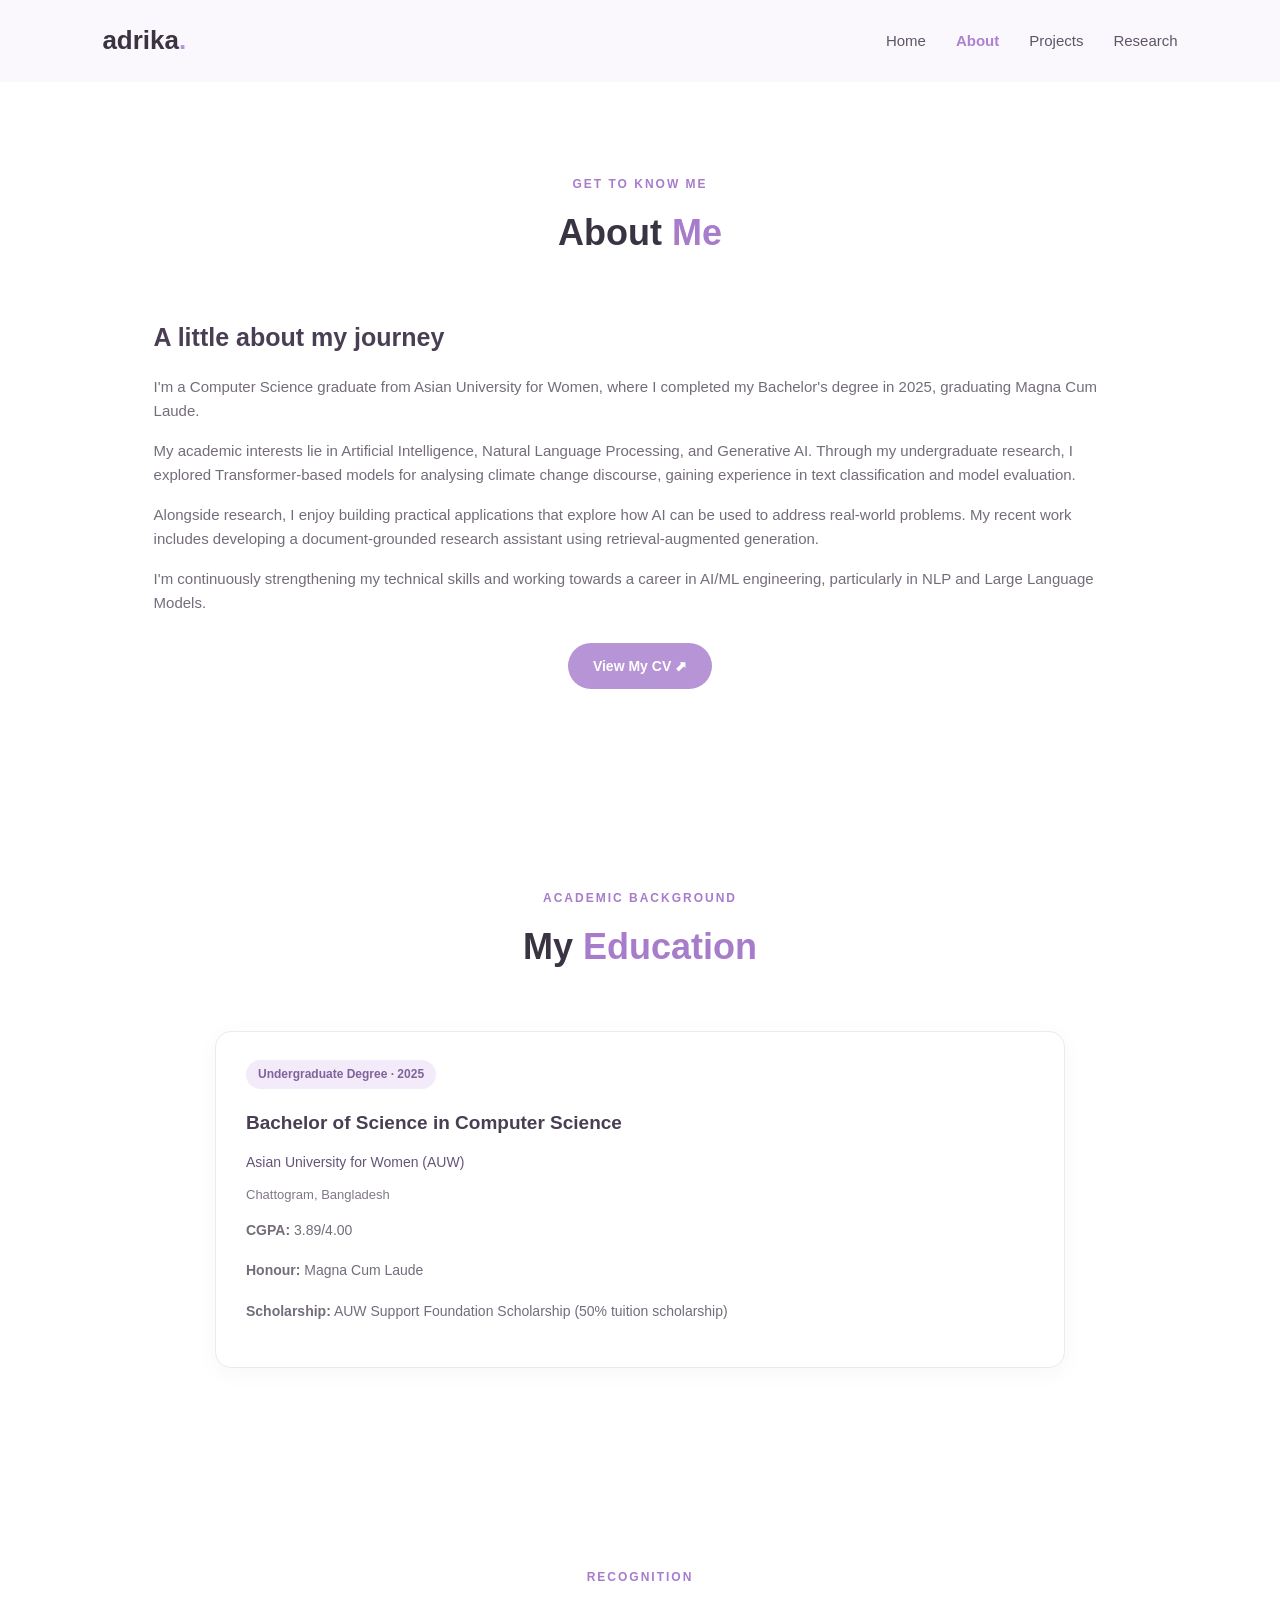
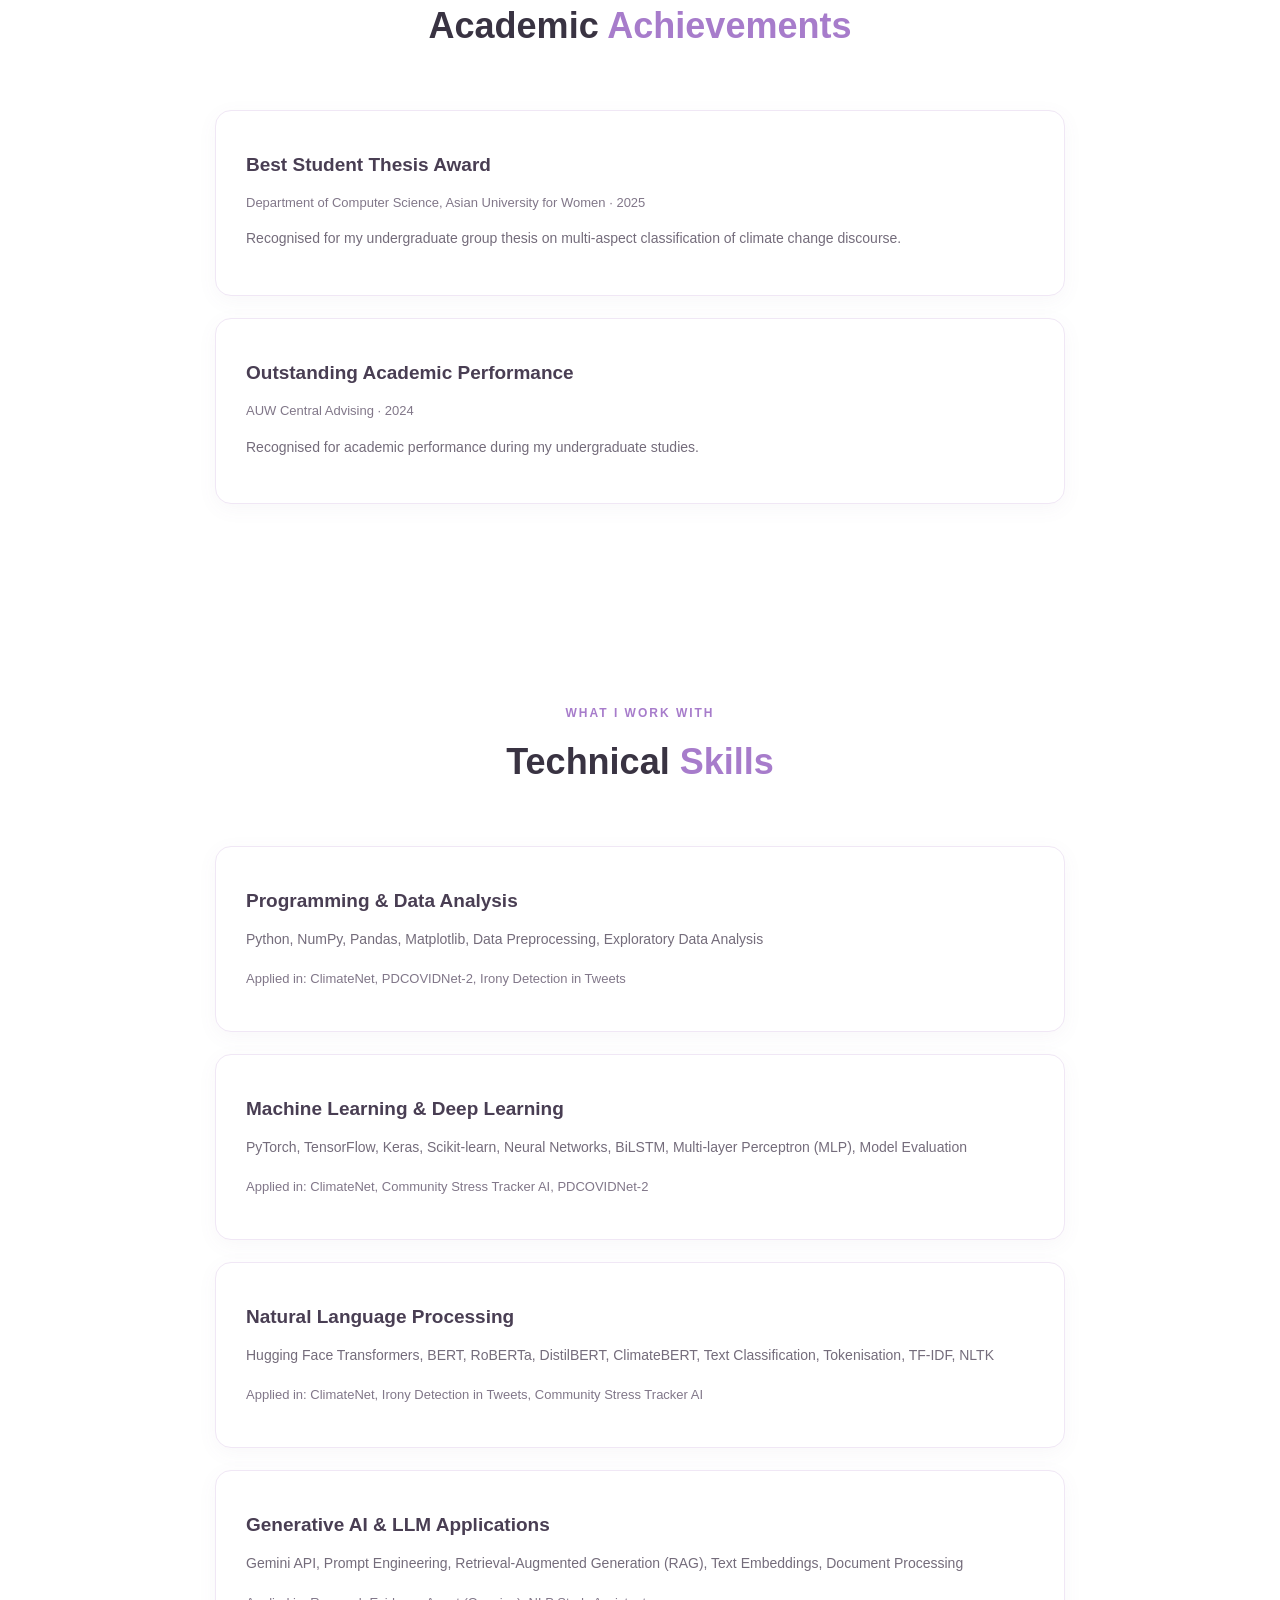
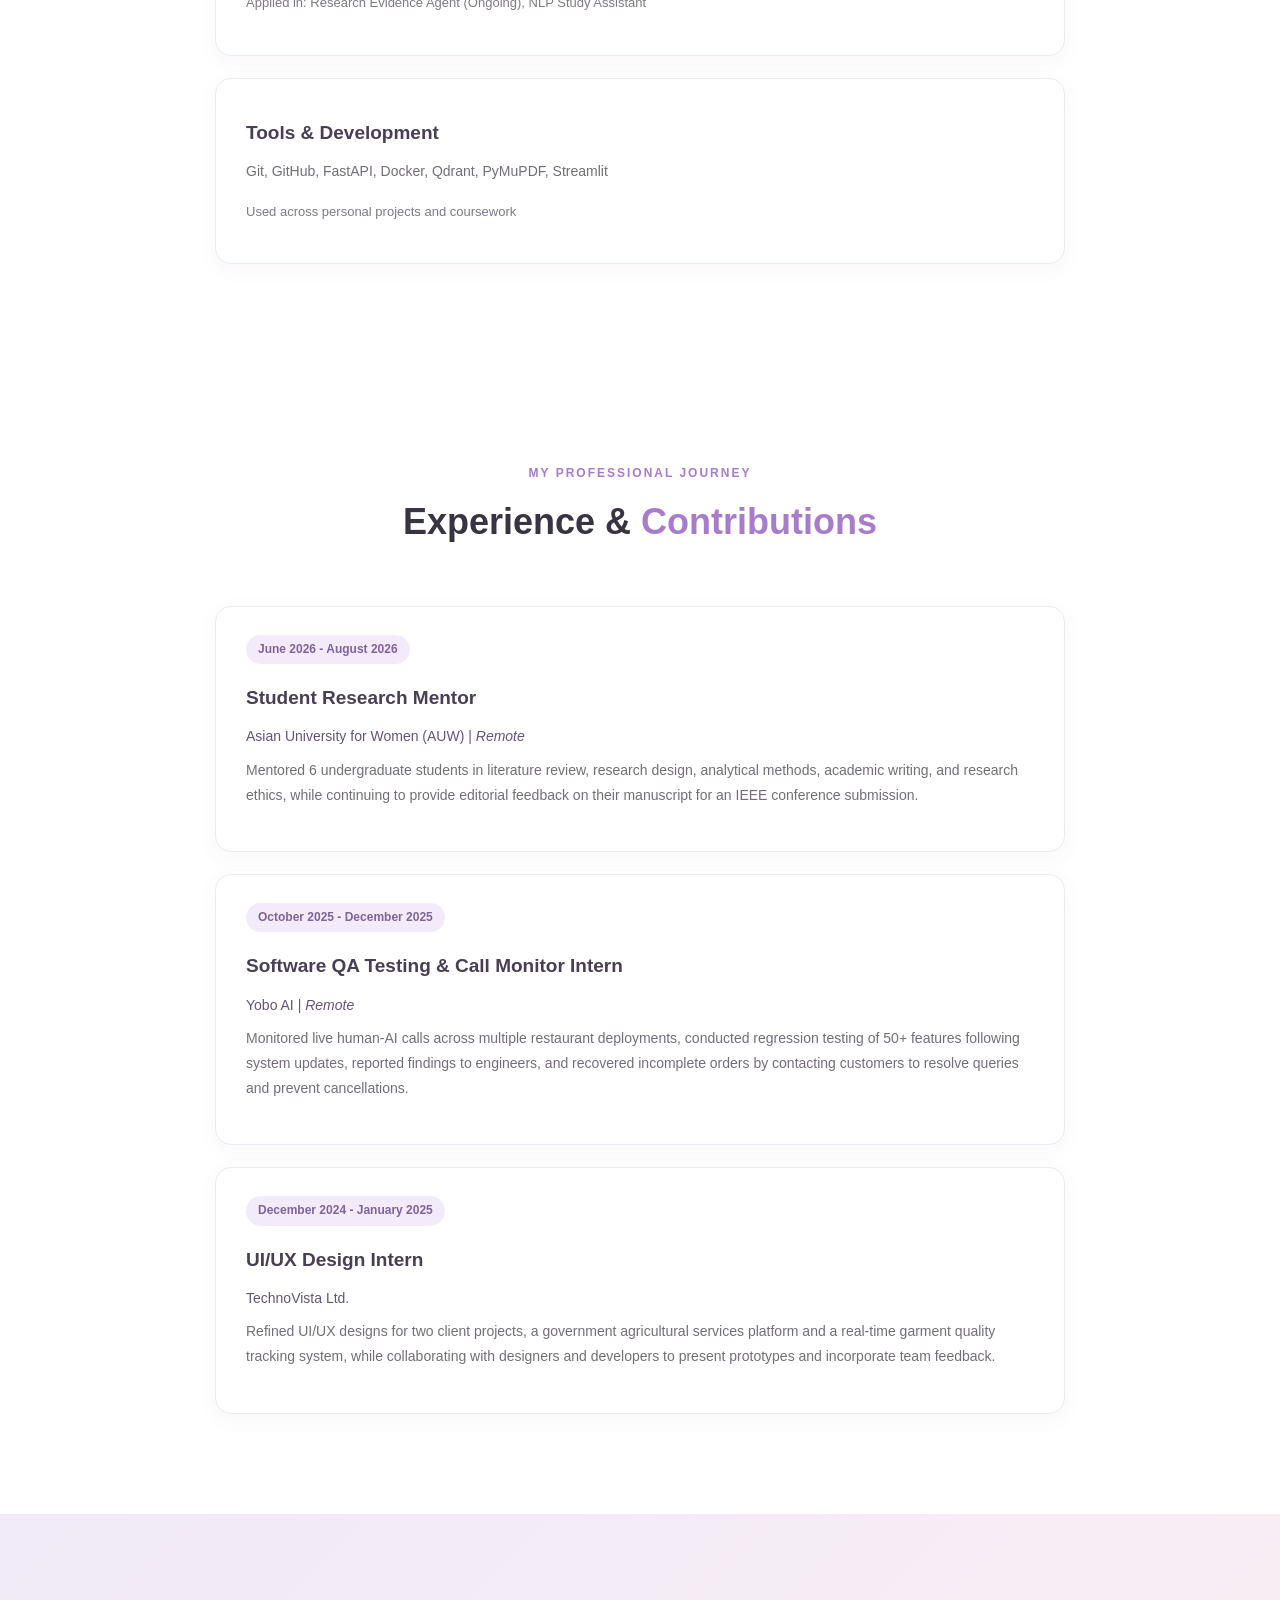
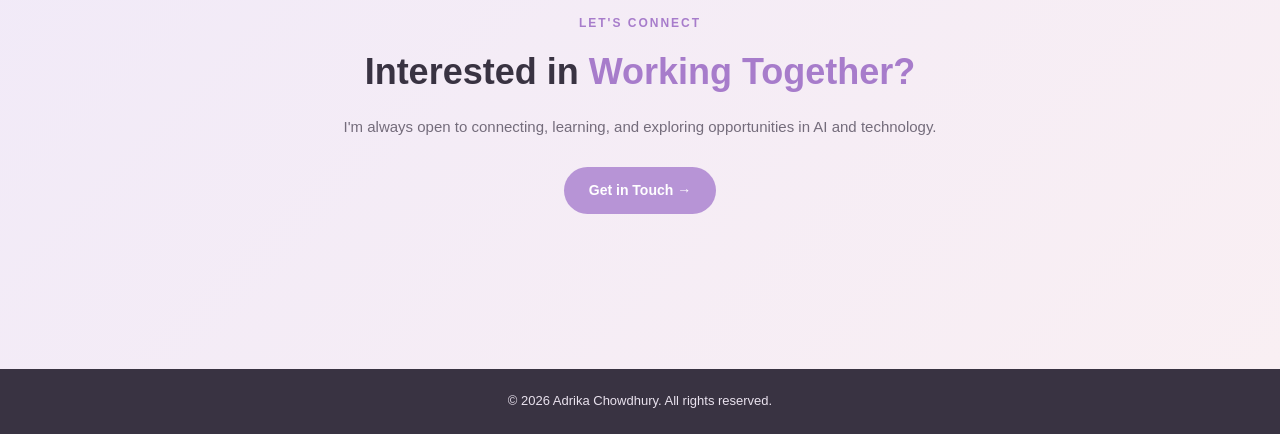
==== commit 80019332: "Update navigation link arrow symbol and 'other' projects layout" ====
--- a/about.html
+++ b/about.html
@@ -81,7 +81,7 @@
                        class="btn primary-btn"
                        target="_blank"
                        rel="noopener noreferrer">
-                        View My CV ↗
+                        View My CV ⬈
                     </a>
 
                 </div>
--- a/style.css
+++ b/style.css
@@ -1,6 +1,8 @@
+
 /* ==============================
    General Settings
 ============================== */
+
 * {
     margin: 0;
     padding: 0;
@@ -24,9 +26,11 @@
     scroll-margin-top: 90px;
 }
 
+
 /* ==============================
    Navigation Bar
 ============================== */
+
 header {
     background-color: rgba(250, 248, 252, 0.95);
     padding: 20px 8%;
@@ -74,9 +78,11 @@
     font-weight: 600;
 }
 
+
 /* ==============================
    Hero Section
 ============================== */
+
 .hero {
     min-height: 85vh;
     display: flex;
@@ -124,14 +130,39 @@
     margin-bottom: 30px;
 }
 
-/* ==============================
-   Hero Buttons
-============================== */
+
+/* ==============================
+   Hero Buttons & Social Links
+============================== */
+
 .hero-buttons {
     display: flex;
     gap: 15px;
     flex-wrap: wrap;
 }
+
+.hero-socials {
+    display: flex;
+    gap: 22px;
+    margin-top: 22px;
+}
+
+.hero-socials a {
+    color: #80639A;
+    font-size: 14px;
+    font-weight: 600;
+    text-decoration: none;
+    transition: color 0.3s ease;
+}
+
+.hero-socials a:hover {
+    color: #76519B;
+}
+
+
+/* ==============================
+   Buttons
+============================== */
 
 .btn {
     display: inline-block;
@@ -162,9 +193,11 @@
     background-color: #F0E5F8;
 }
 
+
 /* ==============================
    About Section
 ============================== */
+
 .about {
     padding: 100px 12%;
     background-color: #FFFFFF;
@@ -192,7 +225,9 @@
     color: #A77CCB;
 }
 
+
 /* About Layout */
+
 .about-container {
     display: flex;
     align-items: center;
@@ -234,7 +269,9 @@
     margin-top: 18px;
 }
 
+
 /* About Text */
+
 .about-content {
     flex: 1.5;
 }
@@ -251,7 +288,9 @@
     margin-bottom: 16px;
 }
 
+
 /* Academic Highlights */
+
 .about-highlights {
     display: flex;
     gap: 12px;
@@ -279,6 +318,9 @@
     color: #817789;
 }
 
+
+/* CV & CTA Containers */
+
 .cv-container {
     margin-top: 28px;
     display: flex;
@@ -289,9 +331,11 @@
     width: 100%;
 }
 
+
 /* ==============================
    Skills Section
 ============================== */
+
 .skills {
     padding: 100px 12%;
     background-color: #FAF8FC;
@@ -333,9 +377,11 @@
     font-size: 13px;
 }
 
+
 /* ==============================
    Experience Section
 ============================== */
+
 .experience {
     padding: 100px 12%;
     background-color: #FFFFFF;
@@ -406,9 +452,11 @@
     margin-bottom: 9px;
 }
 
+
 /* ==============================
    Certifications Section
 ============================== */
+
 .certifications {
     padding: 55px 12% 80px;
     background-color: #FFFFFF;
@@ -450,9 +498,11 @@
     font-size: 12px;
 }
 
+
 /* ==============================
    Projects Section
 ============================== */
+
 .projects {
     padding: 100px 12%;
     background-color: #FAF8FC;
@@ -499,7 +549,13 @@
     display: none;
 }
 
+.project-card summary:focus-visible {
+    outline-offset: -3px;
+}
+
+
 /* Project Cover Images */
+
 .project-cover {
     width: 100%;
     height: 190px;
@@ -519,7 +575,9 @@
     transform: scale(1.04);
 }
 
+
 /* Project Cover Placeholders */
+
 .cover-placeholder {
     display: flex;
     align-items: center;
@@ -558,7 +616,9 @@
     background: linear-gradient(135deg, #A77D9A, #D4AFC5, #EAD9E4);
 }
 
+
 /* Project Information */
+
 .project-info {
     padding: 20px;
 }
@@ -587,7 +647,9 @@
     color: #80639A;
 }
 
+
 /* Expanded Project Details */
+
 .project-details {
     padding: 0 20px 20px;
     border-top: 1px solid #F0E7F5;
@@ -619,10 +681,48 @@
 
 
 /* ==============================
-   Research Page Enhancements
-============================== */
-
-/* Research Subheadings */
+   Publication & Information Cards
+============================== */
+
+.publications {
+    padding: 100px 12%;
+    background-color: #FAF8FC;
+}
+
+.publication-container {
+    max-width: 850px;
+    margin: auto;
+    display: flex;
+    flex-direction: column;
+    gap: 22px;
+}
+
+.publication-card {
+    background-color: #FFFFFF;
+    border: 1px solid #F0E7F5;
+    border-radius: 16px;
+    padding: 28px 30px;
+    box-shadow: 0 5px 20px rgba(120, 90, 140, 0.05);
+}
+
+.publication-status {
+    display: inline-block;
+    color: #80639A;
+    background-color: #F3EBF9;
+    padding: 5px 12px;
+    border-radius: 20px;
+    font-size: 12px;
+    font-weight: 600;
+    margin-bottom: 8px;
+}
+
+.publication-card h3 {
+    color: #493E53;
+    font-size: 19px;
+    line-height: 1.5;
+    margin: 12px 0;
+}
+
 .publication-card h4 {
     color: #665477;
     font-size: 16px;
@@ -630,7 +730,20 @@
     margin-bottom: 10px;
 }
 
-/* Research Paragraphs */
+.publication-authors,
+.publication-card .publication-authors {
+    color: #665477;
+    font-size: 14px;
+    margin-bottom: 8px;
+}
+
+.publication-details,
+.publication-card .publication-details {
+    color: #817789;
+    font-size: 13px;
+    margin-bottom: 12px;
+}
+
 .publication-card > p {
     color: #746C7B;
     font-size: 14px;
@@ -638,7 +751,13 @@
     margin-bottom: 15px;
 }
 
-/* Classification Task List */
+.publication-card .author-note {
+    color: #817789;
+    font-size: 12px;
+    font-style: italic;
+    margin-bottom: 15px;
+}
+
 .publication-card > ul {
     padding-left: 22px;
     margin: 12px 0 20px;
@@ -655,7 +774,26 @@
     color: #493E53;
 }
 
-/* Research Pipeline */
+.publication-link {
+    display: inline-block;
+    color: #936CB4;
+    font-size: 13px;
+    font-weight: 600;
+    text-decoration: none;
+    margin-top: 8px;
+    transition: color 0.3s ease;
+}
+
+.publication-link:hover {
+    color: #76519B;
+    text-decoration: underline;
+}
+
+
+/* ==============================
+   Research Pipeline
+============================== */
+
 .research-pipeline {
     max-width: 700px;
     margin: 30px auto 10px;
@@ -704,20 +842,18 @@
     margin: 0 0 12px -12px;
 }
 
-/* Keyboard Focus */
-a:focus-visible,
-summary:focus-visible {
-    outline: 3px solid #936CB4;
-    outline-offset: 4px;
-    border-radius: 4px;
-}
 
 /* ==============================
    Contact Section
 ============================== */
+
 .contact {
     padding: 100px 12%;
-    background: linear-gradient(135deg, #F1EAF8, #F9EFF3);
+    background: linear-gradient(
+        135deg,
+        #F1EAF8,
+        #F9EFF3
+    );
 }
 
 .contact-intro {
@@ -762,9 +898,23 @@
     overflow-wrap: anywhere;
 }
 
+
+/* ==============================
+   Keyboard Focus
+============================== */
+
+a:focus-visible,
+summary:focus-visible {
+    outline: 3px solid #936CB4;
+    outline-offset: 4px;
+    border-radius: 4px;
+}
+
+
 /* ==============================
    Footer
 ============================== */
+
 footer {
     background-color: #393342;
     color: #E9E2EE;
@@ -773,16 +923,21 @@
     font-size: 13px;
 }
 
+
 /* ==============================
    Responsive Design
 ============================== */
+
 @media (max-width: 900px) {
+
     .project-grid {
         grid-template-columns: repeat(2, 1fr);
     }
 }
 
+
 @media (max-width: 768px) {
+
     header {
         padding: 18px 6%;
     }
@@ -832,13 +987,17 @@
     }
 }
 
+
 @media (max-width: 600px) {
+
     .project-grid {
         grid-template-columns: 1fr;
     }
 }
 
+
 @media (max-width: 480px) {
+
     .navbar {
         align-items: flex-start;
         gap: 15px;
@@ -872,4 +1031,251 @@
     .pipeline-step {
         padding: 16px;
     }
+}
+
+
+/* ==============================
+   Reduced Motion Accessibility
+============================== */
+
+@media (prefers-reduced-motion: reduce) {
+
+    html {
+        scroll-behavior: auto;
+    }
+
+    *,
+    *::before,
+    *::after {
+        animation-duration: 0.01ms !important;
+        animation-iteration-count: 1 !important;
+        transition-duration: 0.01ms !important;
+    }
+}
+
+
+/* =========================================
+   PROJECT WORKFLOW DIAGRAMS
+========================================= */
+
+.workflow-section {
+    margin: 30px 0;
+    padding: 24px;
+    background: #fcf9ff;
+    border: 1px solid #eee4f5;
+    border-radius: 16px;
+}
+
+.workflow-section > h4 {
+    color: #805a9e;
+    font-size: 1.15rem;
+    margin-bottom: 10px;
+}
+
+.workflow-intro {
+    color: #77717d;
+    font-size: 0.9rem;
+    margin-bottom: 22px;
+    line-height: 1.7;
+}
+
+.workflow-group {
+    margin: 22px 0;
+}
+
+.workflow-group-label {
+    display: inline-block;
+    color: #936eae;
+    background: #f1e8f8;
+    padding: 7px 13px;
+    border-radius: 20px;
+    font-size: 0.8rem;
+    font-weight: 600;
+    margin-bottom: 15px;
+}
+
+.workflow-flow {
+    display: flex;
+    align-items: stretch;
+    justify-content: center;
+    flex-wrap: wrap;
+    gap: 10px;
+}
+
+.workflow-step {
+    flex: 1 1 135px;
+    min-width: 0;
+    padding: 16px 12px;
+    background: #ffffff;
+    border: 1px solid #eadff1;
+    border-radius: 12px;
+    text-align: center;
+    box-shadow: 0 3px 12px rgba(120, 85, 145, 0.05);
+}
+
+.workflow-number {
+    display: inline-flex;
+    align-items: center;
+    justify-content: center;
+    width: 27px;
+    height: 27px;
+    border-radius: 50%;
+    background: #f0e4f8;
+    color: #855fa3;
+    font-size: 0.75rem;
+    font-weight: 700;
+    margin-bottom: 9px;
+}
+
+.workflow-step h5,
+.workflow-branch h5 {
+    color: #554361;
+    font-size: 0.88rem;
+    margin-bottom: 7px;
+    line-height: 1.4;
+}
+
+.workflow-step p,
+.workflow-branch p {
+    color: #817987;
+    font-size: 0.77rem;
+    line-height: 1.5;
+    margin: 0;
+}
+
+.workflow-arrow {
+    display: flex;
+    align-items: center;
+    justify-content: center;
+    color: #b28bc9;
+    font-size: 1.4rem;
+    font-weight: 600;
+    flex: 0 0 auto;
+}
+
+.workflow-down-arrow {
+    text-align: center;
+    color: #b28bc9;
+    font-size: 1.5rem;
+    font-weight: 600;
+    padding: 8px 0;
+}
+
+.workflow-highlight {
+    background: #f6effb;
+    border: 1px solid #dfc9ed;
+}
+
+.workflow-result {
+    background: #f8edf4;
+    border: 1px solid #edcfdf;
+}
+
+.workflow-result h5 {
+    color: #925f80;
+}
+
+.workflow-split-title {
+    text-align: center;
+    font-size: 0.85rem;
+    font-weight: 600;
+    color: #8966a1;
+    margin: 12px 0 16px;
+}
+
+.workflow-branches {
+    display: grid;
+    grid-template-columns: repeat(auto-fit, minmax(125px, 1fr));
+    gap: 12px;
+}
+
+.workflow-branch {
+    background: #ffffff;
+    border: 1px solid #eadff1;
+    border-radius: 12px;
+    padding: 17px 12px;
+    text-align: center;
+    position: relative;
+}
+
+.workflow-branch .workflow-number {
+    display: inline-flex;
+}
+
+.workflow-tags {
+    display: flex;
+    justify-content: center;
+    flex-wrap: wrap;
+    gap: 7px;
+    margin-top: 12px;
+}
+
+.workflow-tags span {
+    background: #ffffff;
+    color: #89668e;
+    border: 1px solid #e8d6e8;
+    border-radius: 20px;
+    padding: 6px 10px;
+    font-size: 0.75rem;
+}
+
+
+/* =========================================
+   PROJECT STATUS LABEL
+========================================= */
+
+.project-status {
+    display: inline-block;
+    background: #f2eaf8;
+    color: #805c99;
+    border-radius: 20px;
+    padding: 6px 12px;
+    font-size: 0.75rem;
+    font-weight: 600;
+    margin-bottom: 16px;
+}
+
+
+/* =========================================
+   WORKFLOW RESPONSIVENESS
+========================================= */
+
+@media (max-width: 768px) {
+
+    .workflow-section {
+        padding: 17px;
+        margin: 24px 0;
+    }
+
+    .workflow-flow {
+        flex-direction: column;
+        align-items: stretch;
+    }
+
+    .workflow-step {
+        flex: 1 1 auto;
+        width: 100%;
+    }
+
+    .workflow-arrow {
+        transform: rotate(90deg);
+        padding: 3px;
+    }
+
+    .workflow-branches {
+        grid-template-columns: repeat(2, minmax(0, 1fr));
+    }
+
+}
+
+@media (max-width: 420px) {
+
+    .workflow-branches {
+        grid-template-columns: 1fr;
+    }
+
+    .workflow-section {
+        padding: 14px;
+    }
+
 }
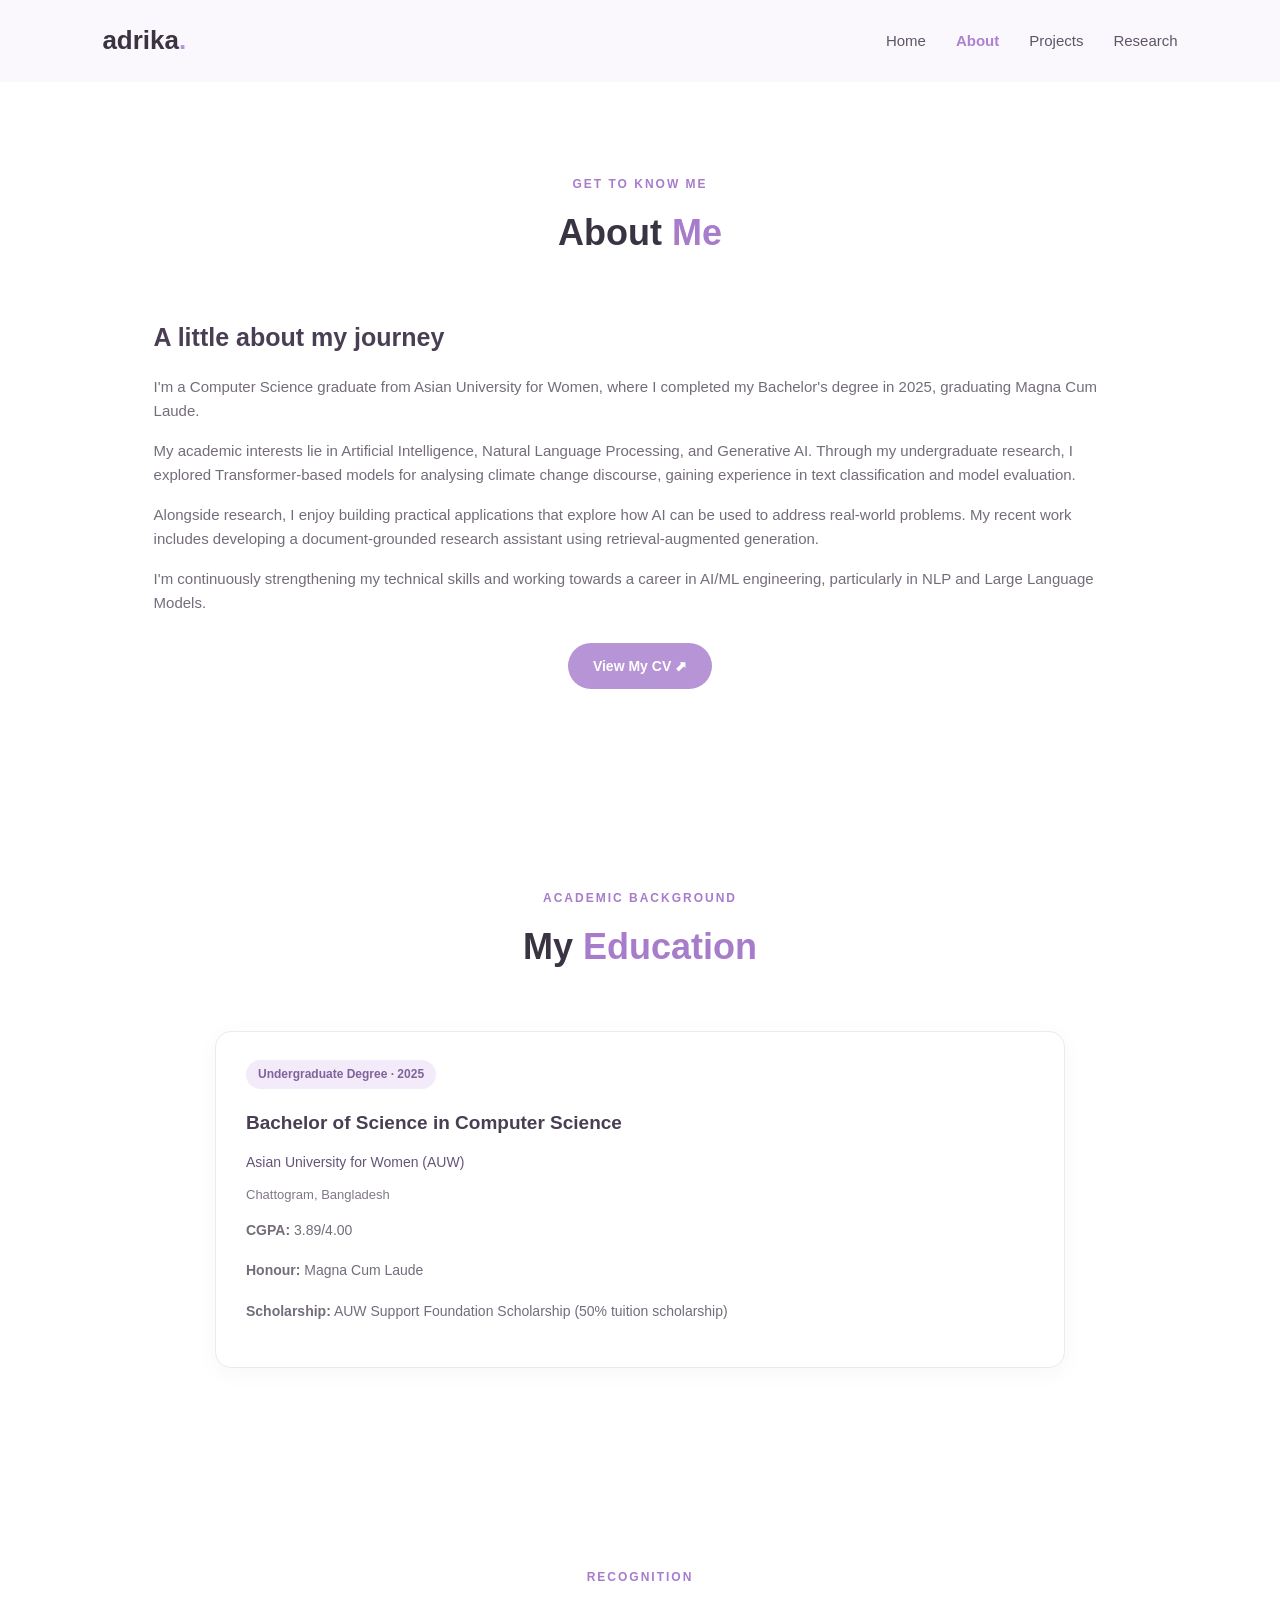
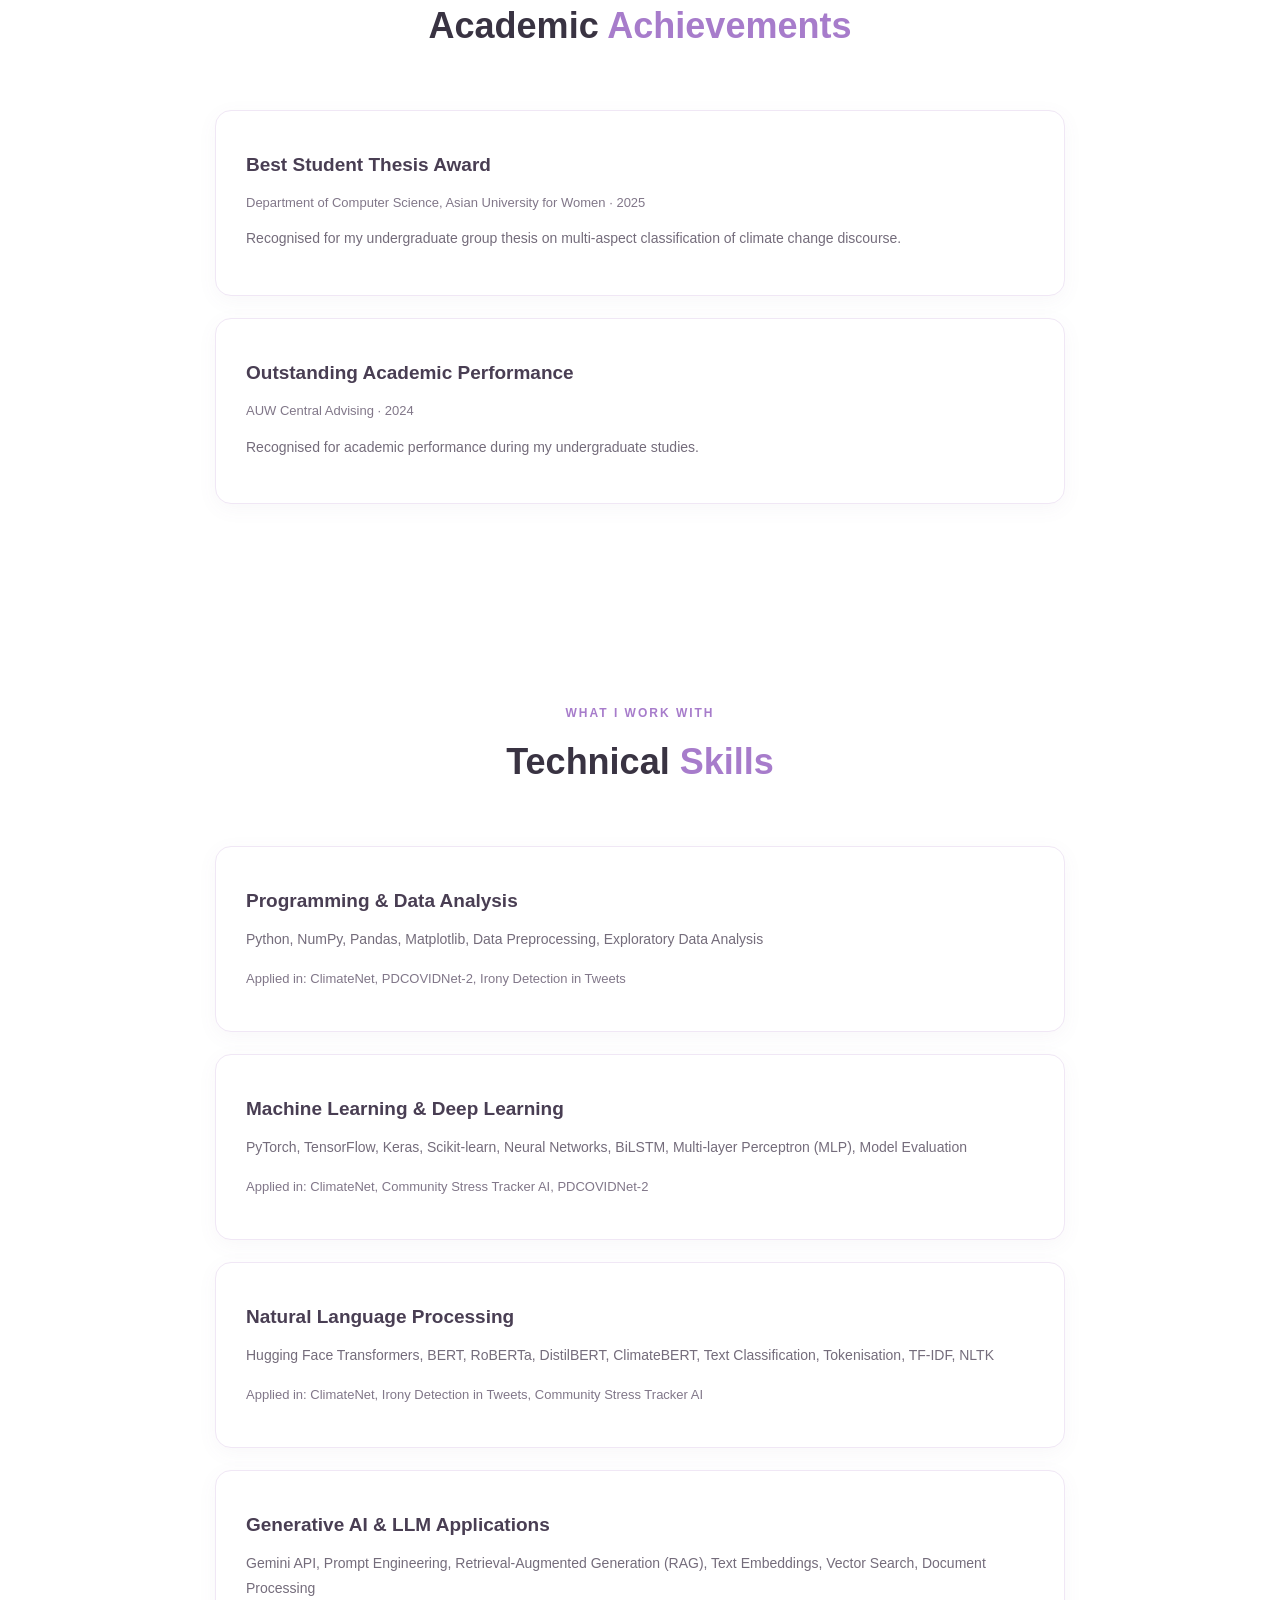
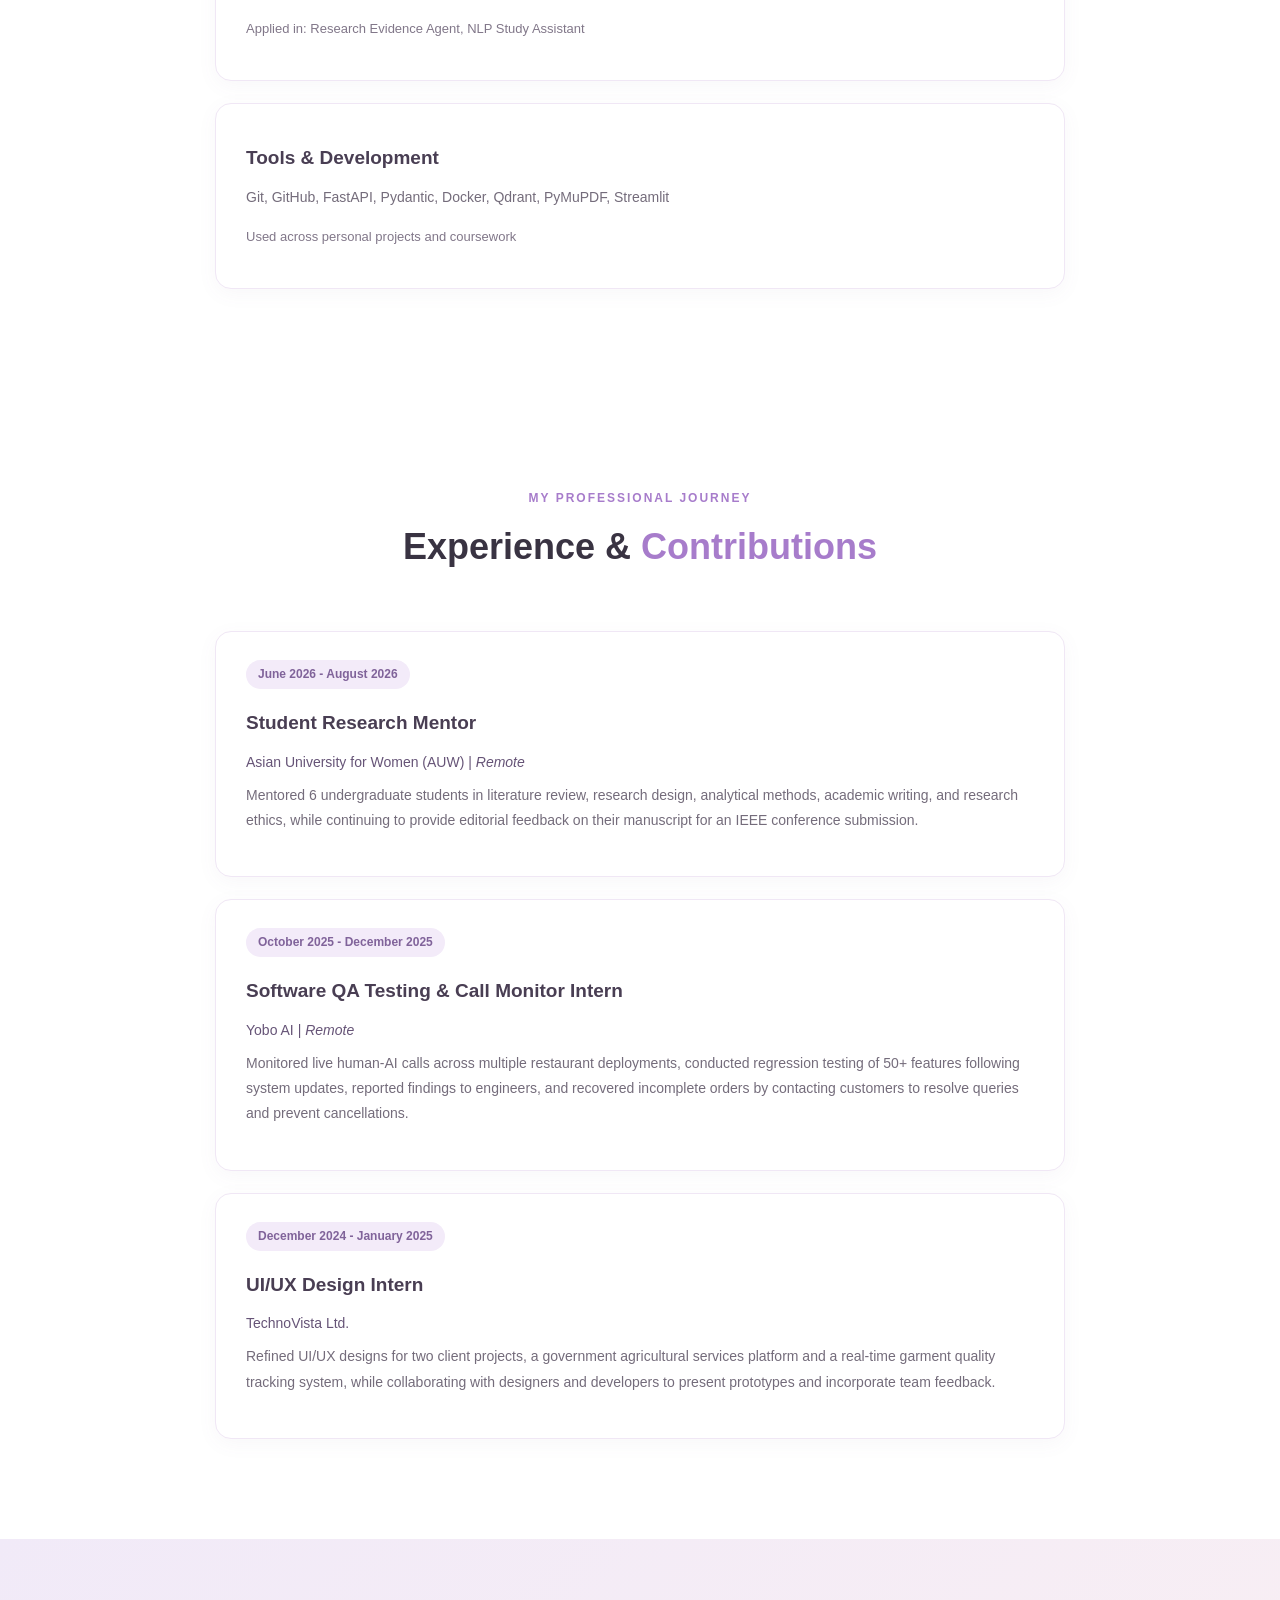
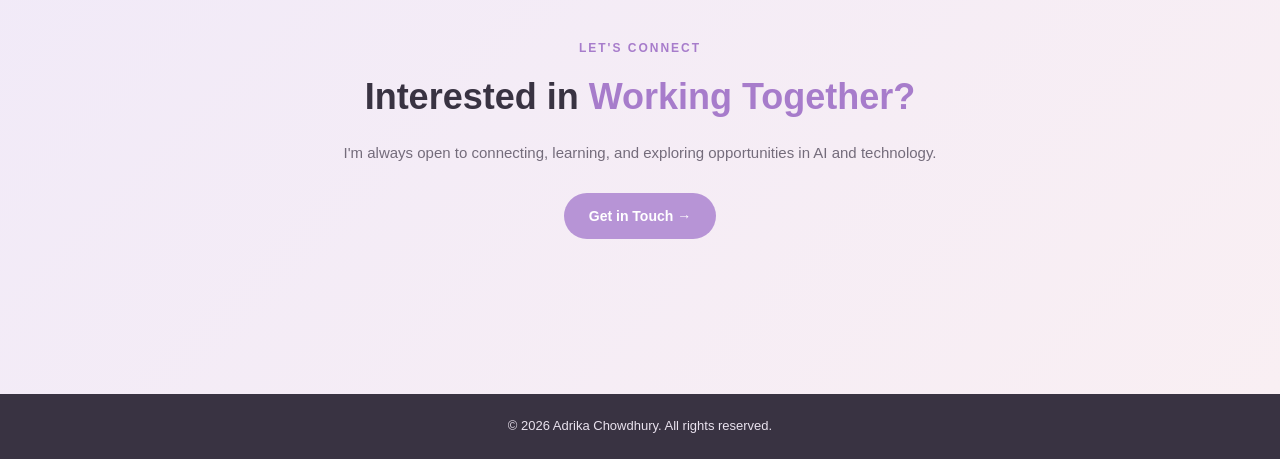
==== commit 6a25ff2a: "Update details of a project based on its completion" ====
--- a/about.html
+++ b/about.html
@@ -240,10 +240,11 @@
             <p>
                 Gemini API, Prompt Engineering,
                 Retrieval-Augmented Generation (RAG),
-                Text Embeddings, Document Processing
-            </p>
-            <p class="publication-details">
-                Applied in: Research Evidence Agent (Ongoing),
+                Text Embeddings, Vector Search,
+                Document Processing
+            </p>
+            <p class="publication-details">
+                Applied in: Research Evidence Agent,
                 NLP Study Assistant
             </p>
         </div>
@@ -251,8 +252,8 @@
         <div class="publication-card">
             <h3>Tools & Development</h3>
             <p>
-                Git, GitHub, FastAPI, Docker, Qdrant,
-                PyMuPDF, Streamlit
+                Git, GitHub, FastAPI, Pydantic, Docker,
+                Qdrant, PyMuPDF, Streamlit
             </p>
             <p class="publication-details">
                 Used across personal projects and coursework
